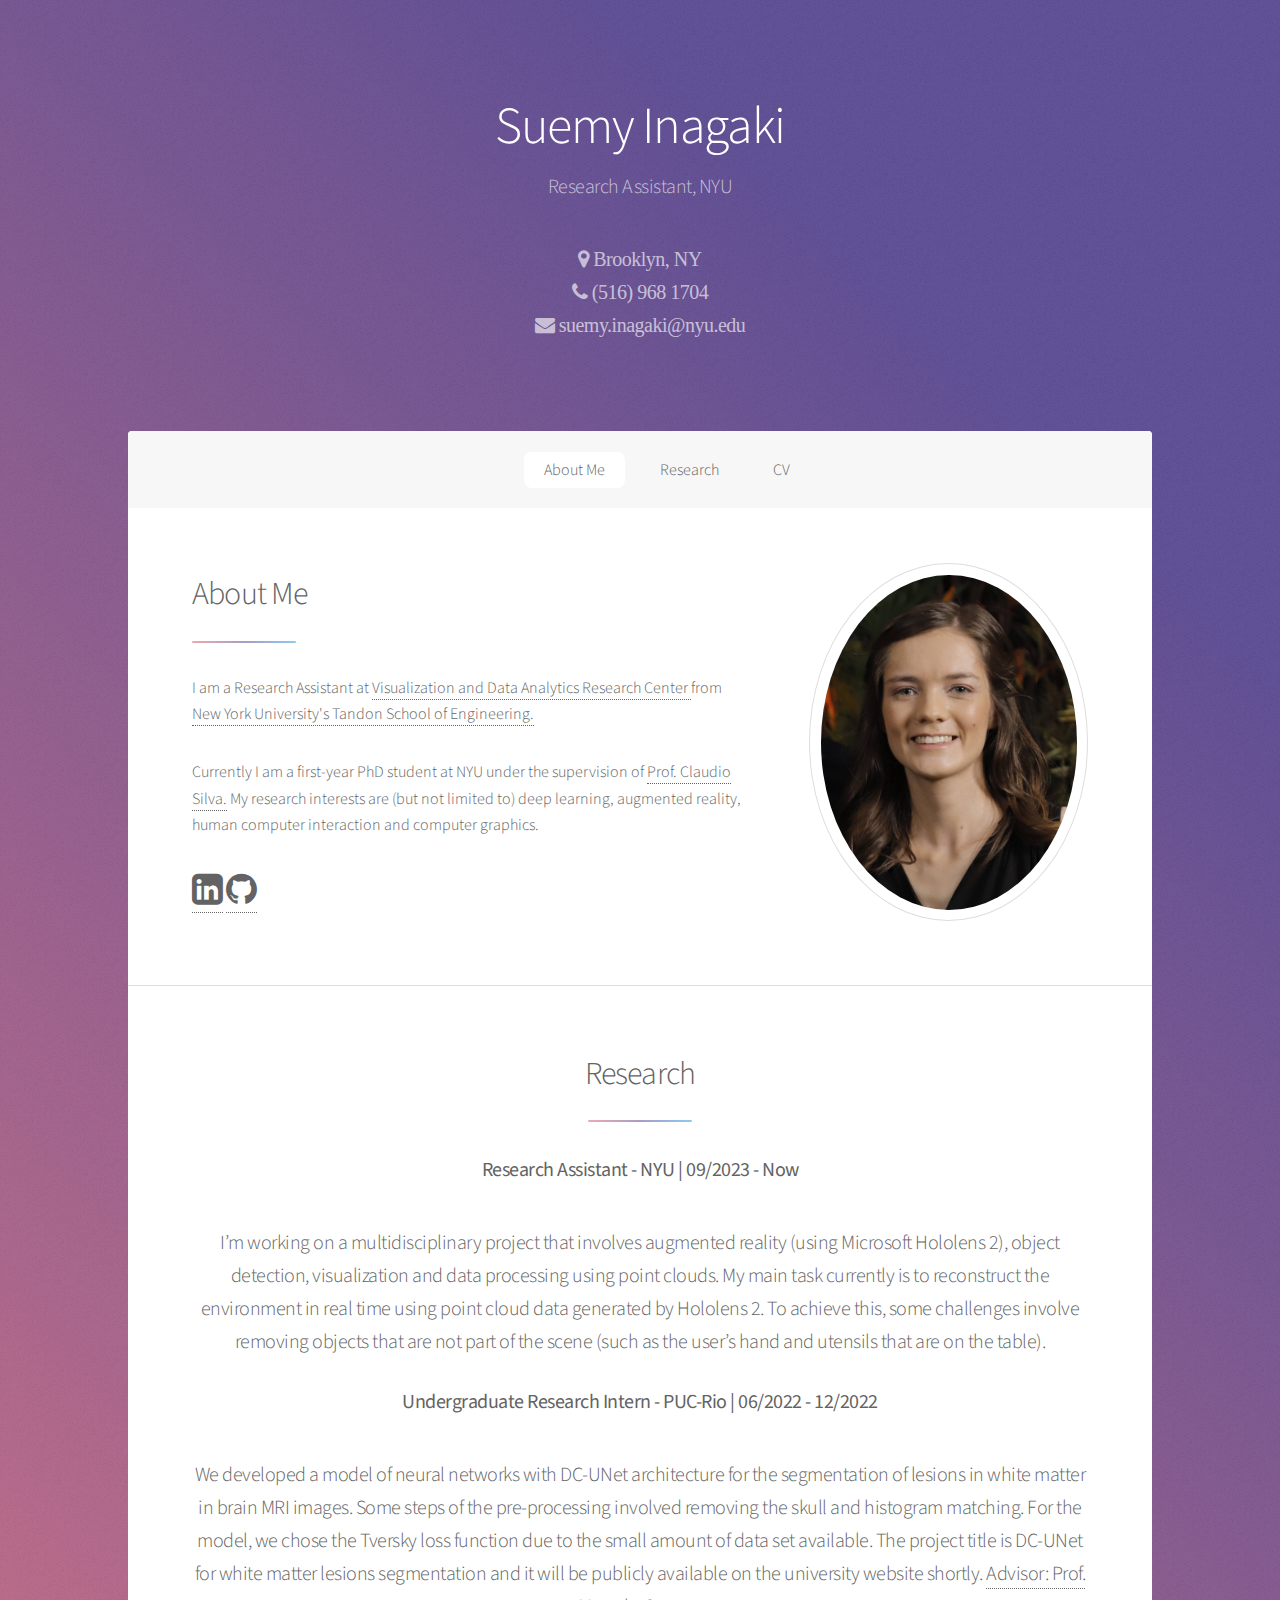
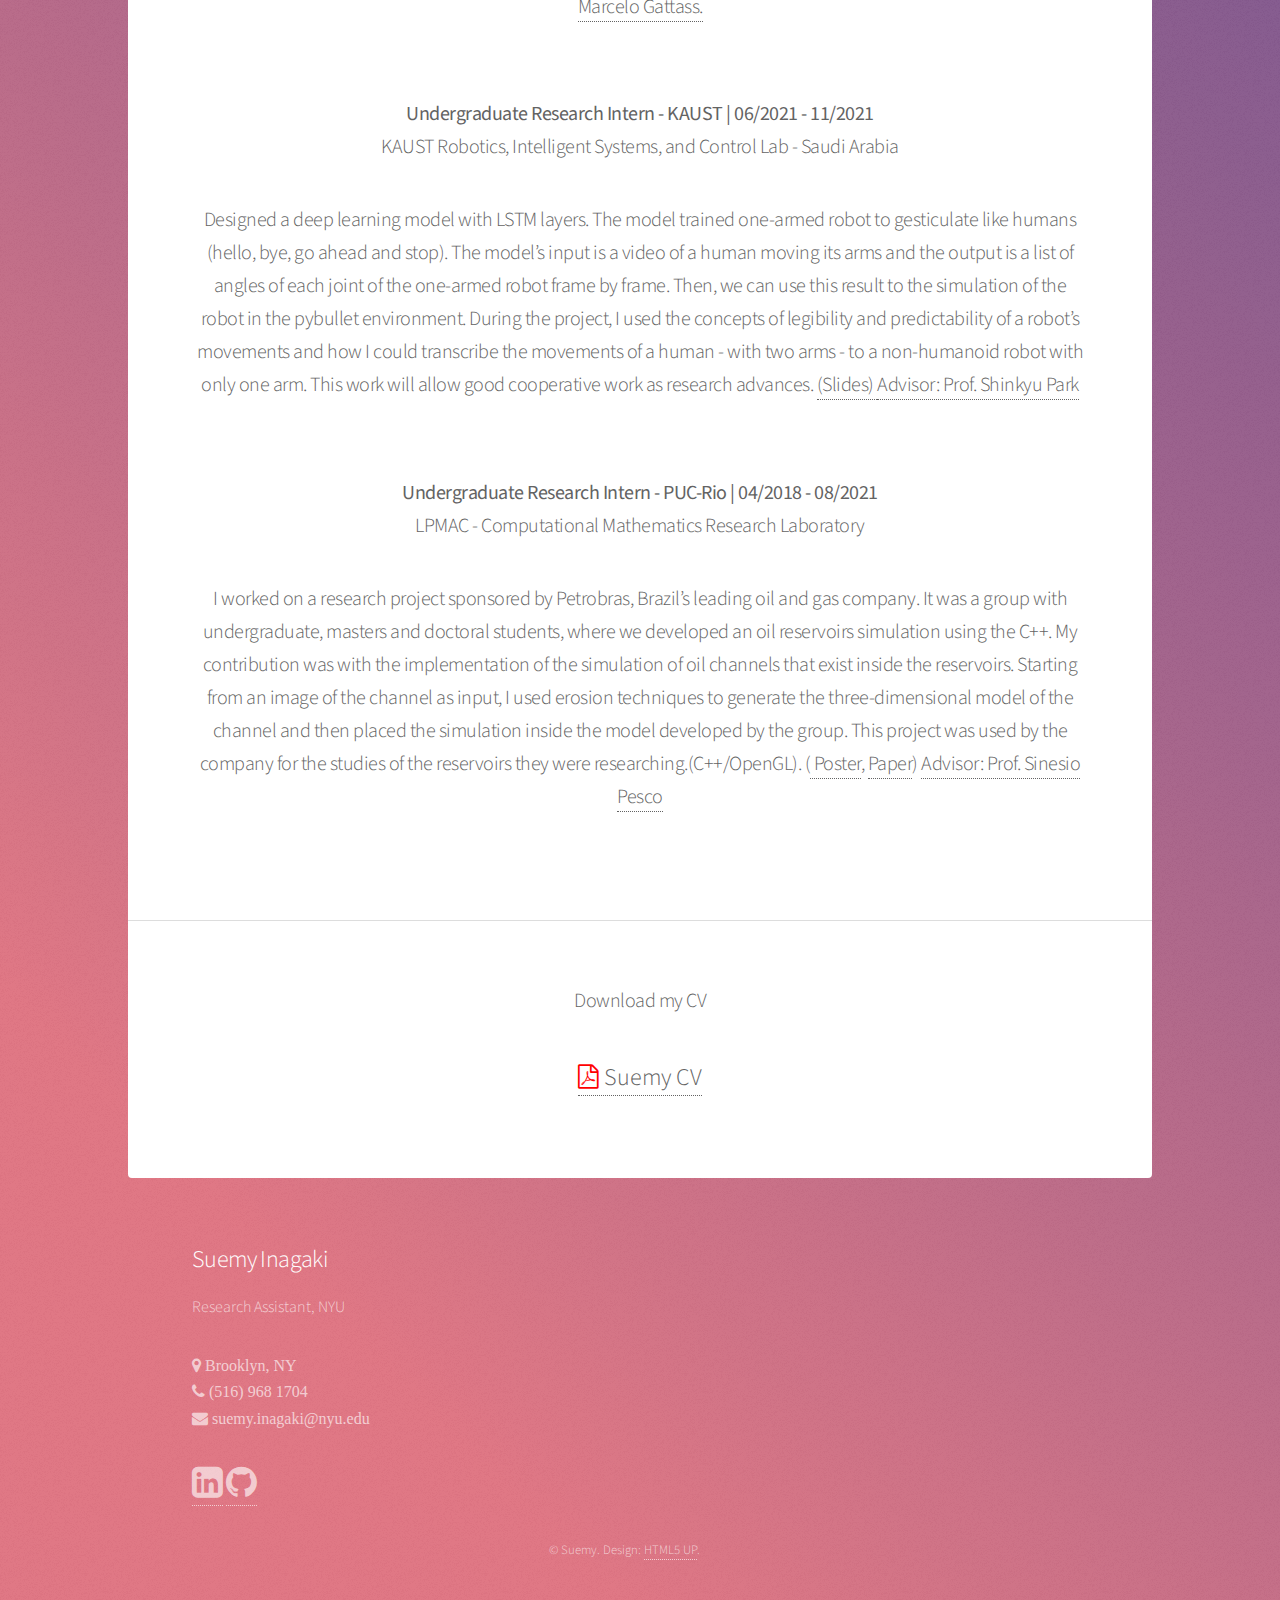
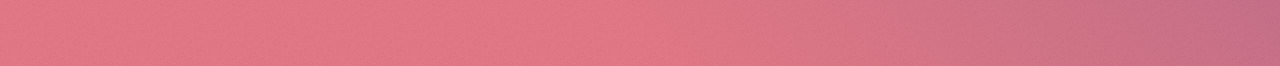
==== index.html @ 436834fa "first commit" ====
<!DOCTYPE HTML>
<!--
	Stellar by HTML5 UP
	html5up.net | @ajlkn
	Free for personal and commercial use under the CCA 3.0 license (html5up.net/license)
-->
<html>
	<head>
		<title>Stellar by HTML5 UP</title>
		<meta charset="utf-8" />
		<meta name="viewport" content="width=device-width, initial-scale=1, user-scalable=no" />
		<link rel="stylesheet" href="assets/css/main.css" />
		<noscript><link rel="stylesheet" href="assets/css/noscript.css" /></noscript>
		<link rel="stylesheet" href="https://cdnjs.cloudflare.com/ajax/libs/font-awesome/4.7.0/css/font-awesome.min.css">
	</head>
	<body class="is-preload">

		<!-- Wrapper -->
			<div id="wrapper">

				<!-- Header -->
					<header id="header" class="alt">
						<h1>Suemy Inagaki</h1>
						<p>Research Assistant, NYU</p>
						<p><i class="fa fa-map-marker"> Brooklyn, NY </i><br/>
							<i class="fa fa-phone"> (516) 968 1704</i><br/>
							<i class="fa fa-envelope"> suemy.inagaki@nyu.edu </i> </p>
					</header>

				<!-- Nav -->
					<nav id="nav">
						<ul>
							<li><a></a></li>
							<li><a href="#intro" class="active">About Me</a></li>
							<li><a href="#research">Research</a></li>
							<!-- <li><a href="#courses">Courses Taken</a></li> -->
							<li><a href="#cv">CV</a></li>
						</ul>
					</nav>

				<!-- Main -->
					<div id="main">

						<!-- Introduction -->
							<section id="intro" class="main">
								<div class="spotlight">
									<div class="content">
										<header class="major">
											<h2>About Me</h2>
										</header>
										<p>I am a Research Assistant at <a target="_blank" href="https://vida.engineering.nyu.edu/">Visualization and Data Analytics Research Center </a> from <a target="_blank" href="https://engineering.nyu.edu/">New York University's Tandon School of Engineering.</a> </p>
										<p>Currently I am a first-year PhD student at NYU under the supervision of <a target="_blank" href="https://engineering.nyu.edu/faculty/claudio-silva">Prof. Claudio Silva.</a> My research interests are (but not limited to) deep learning, augmented reality,
											 human computer interaction and computer graphics.</p>
										<a style="font-size:24px" target="_blank" href="https://www.linkedin.com/in/suemy-inagaki/"><i class="fa fa-linkedin-square" style="font-size:36px"></i></a>
										<a style="font-size:24px" target="_blank" href="https://github.com/SuemyInagaki"><i class="fa fa-github" style="font-size:36px"></i></a>
									</div>
									<span class="image"><img src="images/pic01.jpg" alt="" /></span>
								</div>
							</section>

						

						<!-- Research Section -->
							<section id="research" class="main special">
								<header class="major">
									<h2>Research</h2>
									<ul class="features">
										<li >
											<p><b text-align="left">Research Assistant - NYU | 09/2023 - Now</b> </p>
											<p>I’m working on a multidisciplinary project that involves augmented reality (using Microsoft Hololens 2), object detection,
												visualization and data processing using point clouds. My main task currently is to reconstruct the environment in real time
												using point cloud data generated by Hololens 2. To achieve this, some challenges involve removing objects that are not part
												of the scene (such as the user’s hand and utensils that are on the table).</p>
										</li><br>
										<li>
											<p><b text-align="left">Undergraduate Research Intern - PUC-Rio | 06/2022 - 12/2022</b> </p>
											<p>We developed a model of neural networks with DC-UNet architecture for the segmentation of lesions in white matter in brain
												MRI images. Some steps of the pre-processing involved removing the skull and histogram matching. For the model, we chose
												the Tversky loss function due to the small amount of data set available. The project title is DC-UNet for white matter
												lesions segmentation and it will be publicly available on the university website shortly. <a target="_blank" href="https://scholar.google.com.br/citations?user=zrRqeM8AAAAJ&hl=en">Advisor: Prof. Marcelo Gattass.</a></p>
										</li><br>
										<li>
											<p><b text-align="left">Undergraduate Research Intern - KAUST | 06/2021 - 11/2021</b><br>KAUST Robotics, Intelligent Systems, and Control Lab - Saudi Arabia</p>
											<p>Designed a deep learning model with LSTM layers. The model trained one-armed robot to gesticulate like humans (hello, bye,
												go ahead and stop). The model’s input is a video of a human moving its arms and the output is a list of angles of each joint of
												the one-armed robot frame by frame. Then, we can use this result to the simulation of the robot in the pybullet environment.
												During the project, I used the concepts of legibility and predictability of a robot’s movements and how I could transcribe the
												movements of a human - with two arms - to a non-humanoid robot with only one arm. This work will allow good cooperative
												work as research advances. <a target="_blank" href="https://docs.google.com/presentation/d/1oYdUjSKc9FrnafpbBqPmD8VnuwmYdzmno7XY4Pcag-A/edit#slide=id.gc6f80d1ff_0_0"> (Slides) </a><a target="_blank" href="https://sites.google.com/site/shinkyupark1/home"> Advisor: Prof. Shinkyu Park</a></p>
										</li><br>
										<li>
											<p><b text-align="left">Undergraduate Research Intern - PUC-Rio | 04/2018 - 08/2021</b><br>LPMAC - Computational Mathematics Research Laboratory </p>
											<p>I worked on a research project sponsored by Petrobras, Brazil’s leading oil and gas company. It was a group with undergraduate,
												masters and doctoral students, where we developed an oil reservoirs simulation using the C++. My contribution was with
												the implementation of the simulation of oil channels that exist inside the reservoirs. Starting from an image of the channel
												as input, I used erosion techniques to generate the three-dimensional model of the channel and then placed the simulation
												inside the model developed by the group. This project was used by the company for the studies of the reservoirs they were
												researching.(C++/OpenGL). (<a target="_blank" href="https://drive.google.com/file/d/1TUjmP1NZZ8LNGyfPSThCwK275Np_WoF7/view"> Poster</a>, <a target="_blank" href="https://drive.google.com/file/d/1Qmo3kF5HdNvcg04szYHPCReSb4S7w22Y/view"> Paper</a>) <a target="_blank" href="http://www.mat.puc-rio.br/en/professor/sinesio-pesco"> Advisor: Prof. Sinesio Pesco</a></p>
										</li><br>
									</ul>
									
									<!-- Research Assistant - NYU 09/2023 - Now

 

 
 ()
Link to the presentation

Computer Graphics, Geometry and Modeling Group. (Advisor: Prof. Sinesio Pesco)
 -->
							</section>
						
							<!-- courses Section -->
							<!-- <section id="courses" class="main special">
								<header class="major">
									<h2>Magna veroeros</h2>
								</header>
								<ul class="features">
									<li>
										<span class="icon solid major style1 fa-code"></span>
										<h3>Ipsum consequat</h3>
										<p>Sed lorem amet ipsum dolor et amet nullam consequat a feugiat consequat tempus veroeros sed consequat.</p>
									</li>
									<li>
										<span class="icon major style3 fa-copy"></span>
										<h3>Amed sed feugiat</h3>
										<p>Sed lorem amet ipsum dolor et amet nullam consequat a feugiat consequat tempus veroeros sed consequat.</p>
									</li>
									<li>
										<span class="icon major style5 fa-gem"></span>
										<h3>Dolor nullam</h3>
										<p>Sed lorem amet ipsum dolor et amet nullam consequat a feugiat consequat tempus veroeros sed consequat.</p>
									</li>
								</ul>
								<footer class="major">
									<ul class="actions special">
										<li><a href="generic.html" class="button">Learn More</a></li>
									</ul>
								</footer>
							</section> -->

						<!-- CV Section -->
							<section id="cv" class="main special">
								<header class="major">
									<p>Download my CV</p>
									<a href="./documents/Suemy_CV.pdf" style="font-size:24px" download="suemy_CV"><i class="fa fa-file-pdf-o" style="font-size:24px;color:red"></i> Suemy CV</a>
								</header>
							</section>

					</div>

				<!-- Footer -->
					<footer id="footer">
						<section>
							<h2>Suemy Inagaki</h2>
							<p>Research Assistant, NYU</p>
						<p><i class="fa fa-map-marker"> Brooklyn, NY </i><br/>
							<i class="fa fa-phone"> (516) 968 1704</i><br/>
							<i class="fa fa-envelope"> suemy.inagaki@nyu.edu </i> </p>
							<p></p>
		
							<a style="font-size:24px" target="_blank" href="https://www.linkedin.com/in/suemy-inagaki/"><i class="fa fa-linkedin-square" style="font-size:36px"></i></a>
							<a style="font-size:24px" target="_blank" href="https://github.com/SuemyInagaki"><i class="fa fa-github" style="font-size:36px"></i></a>
								
						</section>
						<p class="copyright">&copy; Suemy. Design: <a href="https://html5up.net">HTML5 UP</a>.</p>
					</footer>

			</div>

		<!-- Scripts -->
			<script src="assets/js/jquery.min.js"></script>
			<script src="assets/js/jquery.scrollex.min.js"></script>
			<script src="assets/js/jquery.scrolly.min.js"></script>
			<script src="assets/js/browser.min.js"></script>
			<script src="assets/js/breakpoints.min.js"></script>
			<script src="assets/js/util.js"></script>
			<script src="assets/js/main.js"></script>

	</body>
</html>
---- assets/css/main.css ----
@import url(fontawesome-all.min.css);
@import 'https://fonts.googleapis.com/css?family=Source+Sans+Pro:300,400';

/*
	Stellar by HTML5 UP
	html5up.net | @ajlkn
	Free for personal and commercial use under the CCA 3.0 license (html5up.net/license)
*/

html, body, div, span, applet, object,
iframe, h1, h2, h3, h4, h5, h6, p, blockquote,
pre, a, abbr, acronym, address, big, cite,
code, del, dfn, em, img, ins, kbd, q, s, samp,
small, strike, strong, sub, sup, tt, var, b,
u, i, center, dl, dt, dd, ol, ul, li, fieldset,
form, label, legend, table, caption, tbody,
tfoot, thead, tr, th, td, article, aside,
canvas, details, embed, figure, figcaption,
footer, header, hgroup, menu, nav, output, ruby,
section, summary, time, mark, audio, video {
	margin: 0;
	padding: 0;
	border: 0;
	font-size: 100%;
	font: inherit;
	vertical-align: baseline;}

article, aside, details, figcaption, figure,
footer, header, hgroup, menu, nav, section {
	display: block;}

body {
	line-height: 1;
}

ol, ul {
	list-style: none;
}

blockquote, q {
	quotes: none;
}

	blockquote:before, blockquote:after, q:before, q:after {
		content: '';
		content: none;
	}

table {
	border-collapse: collapse;
	border-spacing: 0;
}

body {
	-webkit-text-size-adjust: none;
}

mark {
	background-color: transparent;
	color: inherit;
}

input::-moz-focus-inner {
	border: 0;
	padding: 0;
}

input, select, textarea {
	-moz-appearance: none;
	-webkit-appearance: none;
	-ms-appearance: none;
	appearance: none;
}

/* Basic */

	@-ms-viewport {
		width: device-width;
	}

	body {
		-ms-overflow-style: scrollbar;
	}

	@media screen and (max-width: 480px) {

		html, body {
			min-width: 320px;
		}

	}

	html {
		box-sizing: border-box;
	}

	*, *:before, *:after {
		box-sizing: inherit;
	}

	body {
		background-color: #935d8c;
		background-image: url("images/overlay.png"), -moz-linear-gradient(45deg, #e37682 15%, #5f4d93 85%);
		background-image: url("images/overlay.png"), -webkit-linear-gradient(45deg, #e37682 15%, #5f4d93 85%);
		background-image: url("images/overlay.png"), -ms-linear-gradient(45deg, #e37682 15%, #5f4d93 85%);
		background-image: url("images/overlay.png"), linear-gradient(45deg, #e37682 15%, #5f4d93 85%);
	}

		body.is-preload *, body.is-preload *:before, body.is-preload *:after {
			-moz-animation: none !important;
			-webkit-animation: none !important;
			-ms-animation: none !important;
			animation: none !important;
			-moz-transition: none !important;
			-webkit-transition: none !important;
			-ms-transition: none !important;
			transition: none !important;
		}

/* Type */

	body {
		background-color: #935d8c;
		color: rgba(255, 255, 255, 0.65);
	}

	body, input, select, textarea {
		font-family: "Source Sans Pro", Helvetica, sans-serif;
		font-size: 17pt;
		font-weight: 300;
		line-height: 1.65;
	}

		@media screen and (max-width: 1680px) {

			body, input, select, textarea {
				font-size: 14pt;
			}

		}

		@media screen and (max-width: 1280px) {

			body, input, select, textarea {
				font-size: 12pt;
			}

		}

		@media screen and (max-width: 360px) {

			body, input, select, textarea {
				font-size: 11pt;
			}

		}

	a {
		-moz-transition: color 0.2s ease, border-bottom 0.2s ease;
		-webkit-transition: color 0.2s ease, border-bottom 0.2s ease;
		-ms-transition: color 0.2s ease, border-bottom 0.2s ease;
		transition: color 0.2s ease, border-bottom 0.2s ease;
		text-decoration: none;
		border-bottom: dotted 1px;
		color: inherit;
	}

		a:hover {
			border-bottom-color: transparent;
		}

	strong, b {
		font-weight: 400;
	}

	em, i {
		font-style: italic;
	}

	p {
		margin: 0 0 2em 0;
	}

		p.content {
			-moz-columns: 20em 2;
			-webkit-columns: 20em 2;
			-ms-columns: 20em 2;
			columns: 20em 2;
			-moz-column-gap: 2em;
			-webkit-column-gap: 2em;
			-ms-column-gap: 2em;
			column-gap: 2em;
			text-align: justify;
		}

	h1, h2, h3, h4, h5, h6 {
		font-weight: 300;
		line-height: 1.5;
		margin: 0 0 0.7em 0;
		letter-spacing: -0.025em;
	}

		h1 a, h2 a, h3 a, h4 a, h5 a, h6 a {
			color: inherit;
			text-decoration: none;
		}

	h1 {
		font-size: 2.5em;
		line-height: 1.2;
	}

	h2 {
		font-size: 1.5em;
	}

	h3 {
		font-size: 1.25em;
	}

	h4 {
		font-size: 1.1em;
	}

	h5 {
		font-size: 0.9em;
	}

	h6 {
		font-size: 0.7em;
	}

	@media screen and (max-width: 736px) {

		h1 {
			font-size: 2em;
		}

	}

	sub {
		font-size: 0.8em;
		position: relative;
		top: 0.5em;
	}

	sup {
		font-size: 0.8em;
		position: relative;
		top: -0.5em;
	}

	blockquote {
		border-left: solid 4px;
		font-style: italic;
		margin: 0 0 2em 0;
		padding: 0.5em 0 0.5em 2em;
	}

	code {
		border-radius: 8px;
		border: solid 1px;
		font-family: "Courier New", monospace;
		font-size: 0.9em;
		margin: 0 0.25em;
		padding: 0.25em 0.65em;
	}

	pre {
		-webkit-overflow-scrolling: touch;
		font-family: "Courier New", monospace;
		font-size: 0.9em;
		margin: 0 0 2em 0;
	}

		pre code {
			display: block;
			line-height: 1.75;
			padding: 1em 1.5em;
			overflow-x: auto;
		}

	hr {
		border: 0;
		border-bottom: solid 1px;
		margin: 2em 0;
	}

		hr.major {
			margin: 3em 0;
		}

	.align-left {
		text-align: left;
	}

	.align-center {
		text-align: center;
	}

	.align-right {
		text-align: right;
	}

	input, select, textarea {
		color: #ffffff;
	}

	a:hover {
		color: #ffffff;
	}

	strong, b {
		color: #ffffff;
	}

	h1, h2, h3, h4, h5, h6 {
		color: #ffffff;
	}

	blockquote {
		border-left-color: rgba(255, 255, 255, 0.35);
	}

	code {
		background: rgba(255, 255, 255, 0.075);
		border-color: rgba(255, 255, 255, 0.35);
	}

	hr {
		border-bottom-color: rgba(255, 255, 255, 0.35);
	}

/* Row */

	.row {
		display: flex;
		flex-wrap: wrap;
		box-sizing: border-box;
		align-items: stretch;
	}

		.row > * {
			box-sizing: border-box;
		}

		.row.gtr-uniform > * > :last-child {
			margin-bottom: 0;
		}

		.row.aln-left {
			justify-content: flex-start;
		}

		.row.aln-center {
			justify-content: center;
		}

		.row.aln-right {
			justify-content: flex-end;
		}

		.row.aln-top {
			align-items: flex-start;
		}

		.row.aln-middle {
			align-items: center;
		}

		.row.aln-bottom {
			align-items: flex-end;
		}

		.row > .imp {
			order: -1;
		}

		.row > .col-1 {
			width: 8.33333%;
		}

		.row > .off-1 {
			margin-left: 8.33333%;
		}

		.row > .col-2 {
			width: 16.66667%;
		}

		.row > .off-2 {
			margin-left: 16.66667%;
		}

		.row > .col-3 {
			width: 25%;
		}

		.row > .off-3 {
			margin-left: 25%;
		}

		.row > .col-4 {
			width: 33.33333%;
		}

		.row > .off-4 {
			margin-left: 33.33333%;
		}

		.row > .col-5 {
			width: 41.66667%;
		}

		.row > .off-5 {
			margin-left: 41.66667%;
		}

		.row > .col-6 {
			width: 50%;
		}

		.row > .off-6 {
			margin-left: 50%;
		}

		.row > .col-7 {
			width: 58.33333%;
		}

		.row > .off-7 {
			margin-left: 58.33333%;
		}

		.row > .col-8 {
			width: 66.66667%;
		}

		.row > .off-8 {
			margin-left: 66.66667%;
		}

		.row > .col-9 {
			width: 75%;
		}

		.row > .off-9 {
			margin-left: 75%;
		}

		.row > .col-10 {
			width: 83.33333%;
		}

		.row > .off-10 {
			margin-left: 83.33333%;
		}

		.row > .col-11 {
			width: 91.66667%;
		}

		.row > .off-11 {
			margin-left: 91.66667%;
		}

		.row > .col-12 {
			width: 100%;
		}

		.row > .off-12 {
			margin-left: 100%;
		}

		.row.gtr-0 {
			margin-top: 0;
			margin-left: 0em;
		}

			.row.gtr-0 > * {
				padding: 0 0 0 0em;
			}

			.row.gtr-0.gtr-uniform {
				margin-top: 0em;
			}

				.row.gtr-0.gtr-uniform > * {
					padding-top: 0em;
				}

		.row.gtr-25 {
			margin-top: 0;
			margin-left: -0.375em;
		}

			.row.gtr-25 > * {
				padding: 0 0 0 0.375em;
			}

			.row.gtr-25.gtr-uniform {
				margin-top: -0.375em;
			}

				.row.gtr-25.gtr-uniform > * {
					padding-top: 0.375em;
				}

		.row.gtr-50 {
			margin-top: 0;
			margin-left: -0.75em;
		}

			.row.gtr-50 > * {
				padding: 0 0 0 0.75em;
			}

			.row.gtr-50.gtr-uniform {
				margin-top: -0.75em;
			}

				.row.gtr-50.gtr-uniform > * {
					padding-top: 0.75em;
				}

		.row {
			margin-top: 0;
			margin-left: -1.5em;
		}

			.row > * {
				padding: 0 0 0 1.5em;
			}

			.row.gtr-uniform {
				margin-top: -1.5em;
			}

				.row.gtr-uniform > * {
					padding-top: 1.5em;
				}

		.row.gtr-150 {
			margin-top: 0;
			margin-left: -2.25em;
		}

			.row.gtr-150 > * {
				padding: 0 0 0 2.25em;
			}

			.row.gtr-150.gtr-uniform {
				margin-top: -2.25em;
			}

				.row.gtr-150.gtr-uniform > * {
					padding-top: 2.25em;
				}

		.row.gtr-200 {
			margin-top: 0;
			margin-left: -3em;
		}

			.row.gtr-200 > * {
				padding: 0 0 0 3em;
			}

			.row.gtr-200.gtr-uniform {
				margin-top: -3em;
			}

				.row.gtr-200.gtr-uniform > * {
					padding-top: 3em;
				}

		@media screen and (max-width: 1680px) {

			.row {
				display: flex;
				flex-wrap: wrap;
				box-sizing: border-box;
				align-items: stretch;
			}

				.row > * {
					box-sizing: border-box;
				}

				.row.gtr-uniform > * > :last-child {
					margin-bottom: 0;
				}

				.row.aln-left {
					justify-content: flex-start;
				}

				.row.aln-center {
					justify-content: center;
				}

				.row.aln-right {
					justify-content: flex-end;
				}

				.row.aln-top {
					align-items: flex-start;
				}

				.row.aln-middle {
					align-items: center;
				}

				.row.aln-bottom {
					align-items: flex-end;
				}

				.row > .imp-xlarge {
					order: -1;
				}

				.row > .col-1-xlarge {
					width: 8.33333%;
				}

				.row > .off-1-xlarge {
					margin-left: 8.33333%;
				}

				.row > .col-2-xlarge {
					width: 16.66667%;
				}

				.row > .off-2-xlarge {
					margin-left: 16.66667%;
				}

				.row > .col-3-xlarge {
					width: 25%;
				}

				.row > .off-3-xlarge {
					margin-left: 25%;
				}

				.row > .col-4-xlarge {
					width: 33.33333%;
				}

				.row > .off-4-xlarge {
					margin-left: 33.33333%;
				}

				.row > .col-5-xlarge {
					width: 41.66667%;
				}

				.row > .off-5-xlarge {
					margin-left: 41.66667%;
				}

				.row > .col-6-xlarge {
					width: 50%;
				}

				.row > .off-6-xlarge {
					margin-left: 50%;
				}

				.row > .col-7-xlarge {
					width: 58.33333%;
				}

				.row > .off-7-xlarge {
					margin-left: 58.33333%;
				}

				.row > .col-8-xlarge {
					width: 66.66667%;
				}

				.row > .off-8-xlarge {
					margin-left: 66.66667%;
				}

				.row > .col-9-xlarge {
					width: 75%;
				}

				.row > .off-9-xlarge {
					margin-left: 75%;
				}

				.row > .col-10-xlarge {
					width: 83.33333%;
				}

				.row > .off-10-xlarge {
					margin-left: 83.33333%;
				}

				.row > .col-11-xlarge {
					width: 91.66667%;
				}

				.row > .off-11-xlarge {
					margin-left: 91.66667%;
				}

				.row > .col-12-xlarge {
					width: 100%;
				}

				.row > .off-12-xlarge {
					margin-left: 100%;
				}

				.row.gtr-0 {
					margin-top: 0;
					margin-left: 0em;
				}

					.row.gtr-0 > * {
						padding: 0 0 0 0em;
					}

					.row.gtr-0.gtr-uniform {
						margin-top: 0em;
					}

						.row.gtr-0.gtr-uniform > * {
							padding-top: 0em;
						}

				.row.gtr-25 {
					margin-top: 0;
					margin-left: -0.375em;
				}

					.row.gtr-25 > * {
						padding: 0 0 0 0.375em;
					}

					.row.gtr-25.gtr-uniform {
						margin-top: -0.375em;
					}

						.row.gtr-25.gtr-uniform > * {
							padding-top: 0.375em;
						}

				.row.gtr-50 {
					margin-top: 0;
					margin-left: -0.75em;
				}

					.row.gtr-50 > * {
						padding: 0 0 0 0.75em;
					}

					.row.gtr-50.gtr-uniform {
						margin-top: -0.75em;
					}

						.row.gtr-50.gtr-uniform > * {
							padding-top: 0.75em;
						}

				.row {
					margin-top: 0;
					margin-left: -1.5em;
				}

					.row > * {
						padding: 0 0 0 1.5em;
					}

					.row.gtr-uniform {
						margin-top: -1.5em;
					}

						.row.gtr-uniform > * {
							padding-top: 1.5em;
						}

				.row.gtr-150 {
					margin-top: 0;
					margin-left: -2.25em;
				}

					.row.gtr-150 > * {
						padding: 0 0 0 2.25em;
					}

					.row.gtr-150.gtr-uniform {
						margin-top: -2.25em;
					}

						.row.gtr-150.gtr-uniform > * {
							padding-top: 2.25em;
						}

				.row.gtr-200 {
					margin-top: 0;
					margin-left: -3em;
				}

					.row.gtr-200 > * {
						padding: 0 0 0 3em;
					}

					.row.gtr-200.gtr-uniform {
						margin-top: -3em;
					}

						.row.gtr-200.gtr-uniform > * {
							padding-top: 3em;
						}

		}

		@media screen and (max-width: 1280px) {

			.row {
				display: flex;
				flex-wrap: wrap;
				box-sizing: border-box;
				align-items: stretch;
			}

				.row > * {
					box-sizing: border-box;
				}

				.row.gtr-uniform > * > :last-child {
					margin-bottom: 0;
				}

				.row.aln-left {
					justify-content: flex-start;
				}

				.row.aln-center {
					justify-content: center;
				}

				.row.aln-right {
					justify-content: flex-end;
				}

				.row.aln-top {
					align-items: flex-start;
				}

				.row.aln-middle {
					align-items: center;
				}

				.row.aln-bottom {
					align-items: flex-end;
				}

				.row > .imp-large {
					order: -1;
				}

				.row > .col-1-large {
					width: 8.33333%;
				}

				.row > .off-1-large {
					margin-left: 8.33333%;
				}

				.row > .col-2-large {
					width: 16.66667%;
				}

				.row > .off-2-large {
					margin-left: 16.66667%;
				}

				.row > .col-3-large {
					width: 25%;
				}

				.row > .off-3-large {
					margin-left: 25%;
				}

				.row > .col-4-large {
					width: 33.33333%;
				}

				.row > .off-4-large {
					margin-left: 33.33333%;
				}

				.row > .col-5-large {
					width: 41.66667%;
				}

				.row > .off-5-large {
					margin-left: 41.66667%;
				}

				.row > .col-6-large {
					width: 50%;
				}

				.row > .off-6-large {
					margin-left: 50%;
				}

				.row > .col-7-large {
					width: 58.33333%;
				}

				.row > .off-7-large {
					margin-left: 58.33333%;
				}

				.row > .col-8-large {
					width: 66.66667%;
				}

				.row > .off-8-large {
					margin-left: 66.66667%;
				}

				.row > .col-9-large {
					width: 75%;
				}

				.row > .off-9-large {
					margin-left: 75%;
				}

				.row > .col-10-large {
					width: 83.33333%;
				}

				.row > .off-10-large {
					margin-left: 83.33333%;
				}

				.row > .col-11-large {
					width: 91.66667%;
				}

				.row > .off-11-large {
					margin-left: 91.66667%;
				}

				.row > .col-12-large {
					width: 100%;
				}

				.row > .off-12-large {
					margin-left: 100%;
				}

				.row.gtr-0 {
					margin-top: 0;
					margin-left: 0em;
				}

					.row.gtr-0 > * {
						padding: 0 0 0 0em;
					}

					.row.gtr-0.gtr-uniform {
						margin-top: 0em;
					}

						.row.gtr-0.gtr-uniform > * {
							padding-top: 0em;
						}

				.row.gtr-25 {
					margin-top: 0;
					margin-left: -0.375em;
				}

					.row.gtr-25 > * {
						padding: 0 0 0 0.375em;
					}

					.row.gtr-25.gtr-uniform {
						margin-top: -0.375em;
					}

						.row.gtr-25.gtr-uniform > * {
							padding-top: 0.375em;
						}

				.row.gtr-50 {
					margin-top: 0;
					margin-left: -0.75em;
				}

					.row.gtr-50 > * {
						padding: 0 0 0 0.75em;
					}

					.row.gtr-50.gtr-uniform {
						margin-top: -0.75em;
					}

						.row.gtr-50.gtr-uniform > * {
							padding-top: 0.75em;
						}

				.row {
					margin-top: 0;
					margin-left: -1.5em;
				}

					.row > * {
						padding: 0 0 0 1.5em;
					}

					.row.gtr-uniform {
						margin-top: -1.5em;
					}

						.row.gtr-uniform > * {
							padding-top: 1.5em;
						}

				.row.gtr-150 {
					margin-top: 0;
					margin-left: -2.25em;
				}

					.row.gtr-150 > * {
						padding: 0 0 0 2.25em;
					}

					.row.gtr-150.gtr-uniform {
						margin-top: -2.25em;
					}

						.row.gtr-150.gtr-uniform > * {
							padding-top: 2.25em;
						}

				.row.gtr-200 {
					margin-top: 0;
					margin-left: -3em;
				}

					.row.gtr-200 > * {
						padding: 0 0 0 3em;
					}

					.row.gtr-200.gtr-uniform {
						margin-top: -3em;
					}

						.row.gtr-200.gtr-uniform > * {
							padding-top: 3em;
						}

		}

		@media screen and (max-width: 980px) {

			.row {
				display: flex;
				flex-wrap: wrap;
				box-sizing: border-box;
				align-items: stretch;
			}

				.row > * {
					box-sizing: border-box;
				}

				.row.gtr-uniform > * > :last-child {
					margin-bottom: 0;
				}

				.row.aln-left {
					justify-content: flex-start;
				}

				.row.aln-center {
					justify-content: center;
				}

				.row.aln-right {
					justify-content: flex-end;
				}

				.row.aln-top {
					align-items: flex-start;
				}

				.row.aln-middle {
					align-items: center;
				}

				.row.aln-bottom {
					align-items: flex-end;
				}

				.row > .imp-medium {
					order: -1;
				}

				.row > .col-1-medium {
					width: 8.33333%;
				}

				.row > .off-1-medium {
					margin-left: 8.33333%;
				}

				.row > .col-2-medium {
					width: 16.66667%;
				}

				.row > .off-2-medium {
					margin-left: 16.66667%;
				}

				.row > .col-3-medium {
					width: 25%;
				}

				.row > .off-3-medium {
					margin-left: 25%;
				}

				.row > .col-4-medium {
					width: 33.33333%;
				}

				.row > .off-4-medium {
					margin-left: 33.33333%;
				}

				.row > .col-5-medium {
					width: 41.66667%;
				}

				.row > .off-5-medium {
					margin-left: 41.66667%;
				}

				.row > .col-6-medium {
					width: 50%;
				}

				.row > .off-6-medium {
					margin-left: 50%;
				}

				.row > .col-7-medium {
					width: 58.33333%;
				}

				.row > .off-7-medium {
					margin-left: 58.33333%;
				}

				.row > .col-8-medium {
					width: 66.66667%;
				}

				.row > .off-8-medium {
					margin-left: 66.66667%;
				}

				.row > .col-9-medium {
					width: 75%;
				}

				.row > .off-9-medium {
					margin-left: 75%;
				}

				.row > .col-10-medium {
					width: 83.33333%;
				}

				.row > .off-10-medium {
					margin-left: 83.33333%;
				}

				.row > .col-11-medium {
					width: 91.66667%;
				}

				.row > .off-11-medium {
					margin-left: 91.66667%;
				}

				.row > .col-12-medium {
					width: 100%;
				}

				.row > .off-12-medium {
					margin-left: 100%;
				}

				.row.gtr-0 {
					margin-top: 0;
					margin-left: 0em;
				}

					.row.gtr-0 > * {
						padding: 0 0 0 0em;
					}

					.row.gtr-0.gtr-uniform {
						margin-top: 0em;
					}

						.row.gtr-0.gtr-uniform > * {
							padding-top: 0em;
						}

				.row.gtr-25 {
					margin-top: 0;
					margin-left: -0.375em;
				}

					.row.gtr-25 > * {
						padding: 0 0 0 0.375em;
					}

					.row.gtr-25.gtr-uniform {
						margin-top: -0.375em;
					}

						.row.gtr-25.gtr-uniform > * {
							padding-top: 0.375em;
						}

				.row.gtr-50 {
					margin-top: 0;
					margin-left: -0.75em;
				}

					.row.gtr-50 > * {
						padding: 0 0 0 0.75em;
					}

					.row.gtr-50.gtr-uniform {
						margin-top: -0.75em;
					}

						.row.gtr-50.gtr-uniform > * {
							padding-top: 0.75em;
						}

				.row {
					margin-top: 0;
					margin-left: -1.5em;
				}

					.row > * {
						padding: 0 0 0 1.5em;
					}

					.row.gtr-uniform {
						margin-top: -1.5em;
					}

						.row.gtr-uniform > * {
							padding-top: 1.5em;
						}

				.row.gtr-150 {
					margin-top: 0;
					margin-left: -2.25em;
				}

					.row.gtr-150 > * {
						padding: 0 0 0 2.25em;
					}

					.row.gtr-150.gtr-uniform {
						margin-top: -2.25em;
					}

						.row.gtr-150.gtr-uniform > * {
							padding-top: 2.25em;
						}

				.row.gtr-200 {
					margin-top: 0;
					margin-left: -3em;
				}

					.row.gtr-200 > * {
						padding: 0 0 0 3em;
					}

					.row.gtr-200.gtr-uniform {
						margin-top: -3em;
					}

						.row.gtr-200.gtr-uniform > * {
							padding-top: 3em;
						}

		}

		@media screen and (max-width: 736px) {

			.row {
				display: flex;
				flex-wrap: wrap;
				box-sizing: border-box;
				align-items: stretch;
			}

				.row > * {
					box-sizing: border-box;
				}

				.row.gtr-uniform > * > :last-child {
					margin-bottom: 0;
				}

				.row.aln-left {
					justify-content: flex-start;
				}

				.row.aln-center {
					justify-content: center;
				}

				.row.aln-right {
					justify-content: flex-end;
				}

				.row.aln-top {
					align-items: flex-start;
				}

				.row.aln-middle {
					align-items: center;
				}

				.row.aln-bottom {
					align-items: flex-end;
				}

				.row > .imp-small {
					order: -1;
				}

				.row > .col-1-small {
					width: 8.33333%;
				}

				.row > .off-1-small {
					margin-left: 8.33333%;
				}

				.row > .col-2-small {
					width: 16.66667%;
				}

				.row > .off-2-small {
					margin-left: 16.66667%;
				}

				.row > .col-3-small {
					width: 25%;
				}

				.row > .off-3-small {
					margin-left: 25%;
				}

				.row > .col-4-small {
					width: 33.33333%;
				}

				.row > .off-4-small {
					margin-left: 33.33333%;
				}

				.row > .col-5-small {
					width: 41.66667%;
				}

				.row > .off-5-small {
					margin-left: 41.66667%;
				}

				.row > .col-6-small {
					width: 50%;
				}

				.row > .off-6-small {
					margin-left: 50%;
				}

				.row > .col-7-small {
					width: 58.33333%;
				}

				.row > .off-7-small {
					margin-left: 58.33333%;
				}

				.row > .col-8-small {
					width: 66.66667%;
				}

				.row > .off-8-small {
					margin-left: 66.66667%;
				}

				.row > .col-9-small {
					width: 75%;
				}

				.row > .off-9-small {
					margin-left: 75%;
				}

				.row > .col-10-small {
					width: 83.33333%;
				}

				.row > .off-10-small {
					margin-left: 83.33333%;
				}

				.row > .col-11-small {
					width: 91.66667%;
				}

				.row > .off-11-small {
					margin-left: 91.66667%;
				}

				.row > .col-12-small {
					width: 100%;
				}

				.row > .off-12-small {
					margin-left: 100%;
				}

				.row.gtr-0 {
					margin-top: 0;
					margin-left: 0em;
				}

					.row.gtr-0 > * {
						padding: 0 0 0 0em;
					}

					.row.gtr-0.gtr-uniform {
						margin-top: 0em;
					}

						.row.gtr-0.gtr-uniform > * {
							padding-top: 0em;
						}

				.row.gtr-25 {
					margin-top: 0;
					margin-left: -0.25em;
				}

					.row.gtr-25 > * {
						padding: 0 0 0 0.25em;
					}

					.row.gtr-25.gtr-uniform {
						margin-top: -0.25em;
					}

						.row.gtr-25.gtr-uniform > * {
							padding-top: 0.25em;
						}

				.row.gtr-50 {
					margin-top: 0;
					margin-left: -0.5em;
				}

					.row.gtr-50 > * {
						padding: 0 0 0 0.5em;
					}

					.row.gtr-50.gtr-uniform {
						margin-top: -0.5em;
					}

						.row.gtr-50.gtr-uniform > * {
							padding-top: 0.5em;
						}

				.row {
					margin-top: 0;
					margin-left: -1em;
				}

					.row > * {
						padding: 0 0 0 1em;
					}

					.row.gtr-uniform {
						margin-top: -1em;
					}

						.row.gtr-uniform > * {
							padding-top: 1em;
						}

				.row.gtr-150 {
					margin-top: 0;
					margin-left: -1.5em;
				}

					.row.gtr-150 > * {
						padding: 0 0 0 1.5em;
					}

					.row.gtr-150.gtr-uniform {
						margin-top: -1.5em;
					}

						.row.gtr-150.gtr-uniform > * {
							padding-top: 1.5em;
						}

				.row.gtr-200 {
					margin-top: 0;
					margin-left: -2em;
				}

					.row.gtr-200 > * {
						padding: 0 0 0 2em;
					}

					.row.gtr-200.gtr-uniform {
						margin-top: -2em;
					}

						.row.gtr-200.gtr-uniform > * {
							padding-top: 2em;
						}

		}

		@media screen and (max-width: 480px) {

			.row {
				display: flex;
				flex-wrap: wrap;
				box-sizing: border-box;
				align-items: stretch;
			}

				.row > * {
					box-sizing: border-box;
				}

				.row.gtr-uniform > * > :last-child {
					margin-bottom: 0;
				}

				.row.aln-left {
					justify-content: flex-start;
				}

				.row.aln-center {
					justify-content: center;
				}

				.row.aln-right {
					justify-content: flex-end;
				}

				.row.aln-top {
					align-items: flex-start;
				}

				.row.aln-middle {
					align-items: center;
				}

				.row.aln-bottom {
					align-items: flex-end;
				}

				.row > .imp-xsmall {
					order: -1;
				}

				.row > .col-1-xsmall {
					width: 8.33333%;
				}

				.row > .off-1-xsmall {
					margin-left: 8.33333%;
				}

				.row > .col-2-xsmall {
					width: 16.66667%;
				}

				.row > .off-2-xsmall {
					margin-left: 16.66667%;
				}

				.row > .col-3-xsmall {
					width: 25%;
				}

				.row > .off-3-xsmall {
					margin-left: 25%;
				}

				.row > .col-4-xsmall {
					width: 33.33333%;
				}

				.row > .off-4-xsmall {
					margin-left: 33.33333%;
				}

				.row > .col-5-xsmall {
					width: 41.66667%;
				}

				.row > .off-5-xsmall {
					margin-left: 41.66667%;
				}

				.row > .col-6-xsmall {
					width: 50%;
				}

				.row > .off-6-xsmall {
					margin-left: 50%;
				}

				.row > .col-7-xsmall {
					width: 58.33333%;
				}

				.row > .off-7-xsmall {
					margin-left: 58.33333%;
				}

				.row > .col-8-xsmall {
					width: 66.66667%;
				}

				.row > .off-8-xsmall {
					margin-left: 66.66667%;
				}

				.row > .col-9-xsmall {
					width: 75%;
				}

				.row > .off-9-xsmall {
					margin-left: 75%;
				}

				.row > .col-10-xsmall {
					width: 83.33333%;
				}

				.row > .off-10-xsmall {
					margin-left: 83.33333%;
				}

				.row > .col-11-xsmall {
					width: 91.66667%;
				}

				.row > .off-11-xsmall {
					margin-left: 91.66667%;
				}

				.row > .col-12-xsmall {
					width: 100%;
				}

				.row > .off-12-xsmall {
					margin-left: 100%;
				}

				.row.gtr-0 {
					margin-top: 0;
					margin-left: 0em;
				}

					.row.gtr-0 > * {
						padding: 0 0 0 0em;
					}

					.row.gtr-0.gtr-uniform {
						margin-top: 0em;
					}

						.row.gtr-0.gtr-uniform > * {
							padding-top: 0em;
						}

				.row.gtr-25 {
					margin-top: 0;
					margin-left: -0.3125em;
				}

					.row.gtr-25 > * {
						padding: 0 0 0 0.3125em;
					}

					.row.gtr-25.gtr-uniform {
						margin-top: -0.3125em;
					}

						.row.gtr-25.gtr-uniform > * {
							padding-top: 0.3125em;
						}

				.row.gtr-50 {
					margin-top: 0;
					margin-left: -0.625em;
				}

					.row.gtr-50 > * {
						padding: 0 0 0 0.625em;
					}

					.row.gtr-50.gtr-uniform {
						margin-top: -0.625em;
					}

						.row.gtr-50.gtr-uniform > * {
							padding-top: 0.625em;
						}

				.row {
					margin-top: 0;
					margin-left: -1.25em;
				}

					.row > * {
						padding: 0 0 0 1.25em;
					}

					.row.gtr-uniform {
						margin-top: -1.25em;
					}

						.row.gtr-uniform > * {
							padding-top: 1.25em;
						}

				.row.gtr-150 {
					margin-top: 0;
					margin-left: -1.875em;
				}

					.row.gtr-150 > * {
						padding: 0 0 0 1.875em;
					}

					.row.gtr-150.gtr-uniform {
						margin-top: -1.875em;
					}

						.row.gtr-150.gtr-uniform > * {
							padding-top: 1.875em;
						}

				.row.gtr-200 {
					margin-top: 0;
					margin-left: -2.5em;
				}

					.row.gtr-200 > * {
						padding: 0 0 0 2.5em;
					}

					.row.gtr-200.gtr-uniform {
						margin-top: -2.5em;
					}

						.row.gtr-200.gtr-uniform > * {
							padding-top: 2.5em;
						}

		}

/* Box */

	.box {
		border-radius: 8px;
		border: solid;
		margin-bottom: 2em;
		padding: 1.5em;
	}

		.box > :last-child,
		.box > :last-child > :last-child,
		.box > :last-child > :last-child > :last-child {
			margin-bottom: 0;
		}

		.box.alt {
			border: 0;
			border-radius: 0;
			padding: 0;
		}

	.box {
		border-color: rgba(255, 255, 255, 0.35);
	}

/* Button */

	input[type="submit"],
	input[type="reset"],
	input[type="button"],
	button,
	.button {
		-moz-appearance: none;
		-webkit-appearance: none;
		-ms-appearance: none;
		appearance: none;
		-moz-transition: background-color 0.2s ease-in-out, color 0.2s ease-in-out;
		-webkit-transition: background-color 0.2s ease-in-out, color 0.2s ease-in-out;
		-ms-transition: background-color 0.2s ease-in-out, color 0.2s ease-in-out;
		transition: background-color 0.2s ease-in-out, color 0.2s ease-in-out;
		border-radius: 8px;
		border: 0;
		cursor: pointer;
		display: inline-block;
		font-weight: 300;
		height: 2.75em;
		line-height: 2.75em;
		min-width: 9.25em;
		padding: 0 1.5em;
		text-align: center;
		text-decoration: none;
		white-space: nowrap;
	}

		input[type="submit"].icon,
		input[type="reset"].icon,
		input[type="button"].icon,
		button.icon,
		.button.icon {
			padding-left: 1.35em;
		}

			input[type="submit"].icon:before,
			input[type="reset"].icon:before,
			input[type="button"].icon:before,
			button.icon:before,
			.button.icon:before {
				margin-right: 0.5em;
			}

		input[type="submit"].fit,
		input[type="reset"].fit,
		input[type="button"].fit,
		button.fit,
		.button.fit {
			width: 100%;
		}

		input[type="submit"].small,
		input[type="reset"].small,
		input[type="button"].small,
		button.small,
		.button.small {
			font-size: 0.8em;
		}

		input[type="submit"].large,
		input[type="reset"].large,
		input[type="button"].large,
		button.large,
		.button.large {
			font-size: 1.35em;
		}

		input[type="submit"].disabled, input[type="submit"]:disabled,
		input[type="reset"].disabled,
		input[type="reset"]:disabled,
		input[type="button"].disabled,
		input[type="button"]:disabled,
		button.disabled,
		button:disabled,
		.button.disabled,
		.button:disabled {
			pointer-events: none;
			opacity: 0.25;
		}

		@media screen and (max-width: 736px) {

			input[type="submit"],
			input[type="reset"],
			input[type="button"],
			button,
			.button {
				min-width: 0;
			}

		}

	input[type="submit"],
	input[type="reset"],
	input[type="button"],
	button,
	.button {
		background-color: transparent;
		box-shadow: inset 0 0 0 1px rgba(255, 255, 255, 0.35);
		color: #ffffff !important;
	}

		input[type="submit"]:hover,
		input[type="reset"]:hover,
		input[type="button"]:hover,
		button:hover,
		.button:hover {
			background-color: rgba(255, 255, 255, 0.075);
		}

		input[type="submit"]:active,
		input[type="reset"]:active,
		input[type="button"]:active,
		button:active,
		.button:active {
			background-color: rgba(255, 255, 255, 0.2);
		}

		input[type="submit"].icon:before,
		input[type="reset"].icon:before,
		input[type="button"].icon:before,
		button.icon:before,
		.button.icon:before {
			color: rgba(255, 255, 255, 0.5);
		}

		input[type="submit"].primary,
		input[type="reset"].primary,
		input[type="button"].primary,
		button.primary,
		.button.primary {
			background-color: #8cc9f0;
			color: #ffffff !important;
			box-shadow: none;
		}

			input[type="submit"].primary:hover,
			input[type="reset"].primary:hover,
			input[type="button"].primary:hover,
			button.primary:hover,
			.button.primary:hover {
				background-color: #9acff2;
			}

			input[type="submit"].primary:active,
			input[type="reset"].primary:active,
			input[type="button"].primary:active,
			button.primary:active,
			.button.primary:active {
				background-color: #7ec3ee;
			}

			input[type="submit"].primary.icon:before,
			input[type="reset"].primary.icon:before,
			input[type="button"].primary.icon:before,
			button.primary.icon:before,
			.button.primary.icon:before {
				color: #ffffff !important;
			}

/* Form */

	form {
		margin: 0 0 2em 0;
	}

	label {
		display: block;
		font-size: 0.9em;
		font-weight: 400;
		margin: 0 0 1em 0;
	}

	input[type="text"],
	input[type="password"],
	input[type="email"],
	select,
	textarea {
		-moz-appearance: none;
		-webkit-appearance: none;
		-ms-appearance: none;
		appearance: none;
		border-radius: 8px;
		border: solid 1px;
		color: inherit;
		display: block;
		outline: 0;
		padding: 0 1em;
		text-decoration: none;
		width: 100%;
	}

		input[type="text"]:invalid,
		input[type="password"]:invalid,
		input[type="email"]:invalid,
		select:invalid,
		textarea:invalid {
			box-shadow: none;
		}

	select {
		background-size: 1.25rem;
		background-repeat: no-repeat;
		background-position: calc(100% - 1rem) center;
		height: 2.75em;
		padding-right: 2.75em;
		text-overflow: ellipsis;
	}

		select:focus::-ms-value {
			background-color: transparent;
		}

		select::-ms-expand {
			display: none;
		}

	input[type="text"],
	input[type="password"],
	input[type="email"],
	select {
		height: 2.75em;
	}

	textarea {
		padding: 0.75em 1em;
	}

	input[type="checkbox"],
	input[type="radio"] {
		-moz-appearance: none;
		-webkit-appearance: none;
		-ms-appearance: none;
		appearance: none;
		display: block;
		float: left;
		margin-right: -2em;
		opacity: 0;
		width: 1em;
		z-index: -1;
	}

		input[type="checkbox"] + label,
		input[type="radio"] + label {
			text-decoration: none;
			cursor: pointer;
			display: inline-block;
			font-size: 1em;
			font-weight: 300;
			padding-left: 2.4em;
			padding-right: 0.75em;
			position: relative;
		}

			input[type="checkbox"] + label:before,
			input[type="radio"] + label:before {
				-moz-osx-font-smoothing: grayscale;
				-webkit-font-smoothing: antialiased;
				display: inline-block;
				font-style: normal;
				font-variant: normal;
				text-rendering: auto;
				line-height: 1;
				text-transform: none !important;
				font-family: 'Font Awesome 5 Free';
				font-weight: 900;
			}

			input[type="checkbox"] + label:before,
			input[type="radio"] + label:before {
				border-radius: 8px;
				border: solid 1px;
				content: '';
				display: inline-block;
				font-size: 0.8em;
				height: 2.0625em;
				left: 0;
				line-height: 2.0625em;
				position: absolute;
				text-align: center;
				top: 0;
				width: 2.0625em;
			}

		input[type="checkbox"]:checked + label:before,
		input[type="radio"]:checked + label:before {
			content: '\f00c';
		}

	input[type="checkbox"] + label:before {
		border-radius: 8px;
	}

	input[type="radio"] + label:before {
		border-radius: 100%;
	}

	::-webkit-input-placeholder {
		opacity: 1.0;
	}

	:-moz-placeholder {
		opacity: 1.0;
	}

	::-moz-placeholder {
		opacity: 1.0;
	}

	:-ms-input-placeholder {
		opacity: 1.0;
	}

	label {
		color: #ffffff;
	}

	input[type="text"],
	input[type="password"],
	input[type="email"],
	select,
	textarea {
		background-color: rgba(255, 255, 255, 0.075);
		border-color: rgba(255, 255, 255, 0.35);
	}

		input[type="text"]:focus,
		input[type="password"]:focus,
		input[type="email"]:focus,
		select:focus,
		textarea:focus {
			border-color: #8cc9f0;
			box-shadow: 0 0 0 1px #8cc9f0;
		}

	select {
		background-image: url("data:image/svg+xml;charset=utf8,%3Csvg xmlns='http://www.w3.org/2000/svg' width='40' height='40' preserveAspectRatio='none' viewBox='0 0 40 40'%3E%3Cpath d='M9.4,12.3l10.4,10.4l10.4-10.4c0.2-0.2,0.5-0.4,0.9-0.4c0.3,0,0.6,0.1,0.9,0.4l3.3,3.3c0.2,0.2,0.4,0.5,0.4,0.9 c0,0.4-0.1,0.6-0.4,0.9L20.7,31.9c-0.2,0.2-0.5,0.4-0.9,0.4c-0.3,0-0.6-0.1-0.9-0.4L4.3,17.3c-0.2-0.2-0.4-0.5-0.4-0.9 c0-0.4,0.1-0.6,0.4-0.9l3.3-3.3c0.2-0.2,0.5-0.4,0.9-0.4S9.1,12.1,9.4,12.3z' fill='rgba(255, 255, 255, 0.35)' /%3E%3C/svg%3E");
	}

		select option {
			color: #ffffff;
			background: #935d8c;
		}

	input[type="checkbox"] + label,
	input[type="radio"] + label {
		color: rgba(255, 255, 255, 0.65);
	}

		input[type="checkbox"] + label:before,
		input[type="radio"] + label:before {
			background: rgba(255, 255, 255, 0.075);
			border-color: rgba(255, 255, 255, 0.35);
		}

	input[type="checkbox"]:checked + label:before,
	input[type="radio"]:checked + label:before {
		background-color: #ffffff;
		border-color: #ffffff;
		color: #935d8c;
	}

	input[type="checkbox"]:focus + label:before,
	input[type="radio"]:focus + label:before {
		border-color: #8cc9f0;
		box-shadow: 0 0 0 1px #8cc9f0;
	}

	::-webkit-input-placeholder {
		color: rgba(255, 255, 255, 0.5) !important;
	}

	:-moz-placeholder {
		color: rgba(255, 255, 255, 0.5) !important;
	}

	::-moz-placeholder {
		color: rgba(255, 255, 255, 0.5) !important;
	}

	:-ms-input-placeholder {
		color: rgba(255, 255, 255, 0.5) !important;
	}

	.formerize-placeholder {
		color: rgba(255, 255, 255, 0.5) !important;
	}

/* Icon */

	.icon {
		text-decoration: none;
		-moz-transition: background-color 0.2s ease-in-out, color 0.2s ease-in-out;
		-webkit-transition: background-color 0.2s ease-in-out, color 0.2s ease-in-out;
		-ms-transition: background-color 0.2s ease-in-out, color 0.2s ease-in-out;
		transition: background-color 0.2s ease-in-out, color 0.2s ease-in-out;
		border-bottom: none;
		position: relative;
	}

		.icon:before {
			-moz-osx-font-smoothing: grayscale;
			-webkit-font-smoothing: antialiased;
			display: inline-block;
			font-style: normal;
			font-variant: normal;
			text-rendering: auto;
			line-height: 1;
			text-transform: none !important;
			font-family: 'Font Awesome 5 Free';
			font-weight: 400;
		}

		.icon > .label {
			display: none;
		}

		.icon:before {
			line-height: solid;
		}

		.icon.solid:before {
			font-weight: 900;
		}

		.icon.brands:before {
			font-family: 'Font Awesome 5 Brands';
		}

		.icon.major {
			border: solid 1px;
			display: inline-block;
			border-radius: 100%;
			padding: 0.65em;
			margin: 0 0 2em 0;
			cursor: default;
		}

			.icon.major:before {
				display: inline-block;
				font-size: 6.25rem;
				width: 2.25em;
				height: 2.25em;
				line-height: 2.2em;
				border-radius: 100%;
				border: solid 1px;
				text-align: center;
			}

		.icon.alt {
			display: inline-block;
			border: solid 1px;
			border-radius: 100%;
		}

			.icon.alt:before {
				display: block;
				font-size: 1.25em;
				width: 2em;
				height: 2em;
				text-align: center;
				line-height: 2em;
			}

		.icon.style1 {
			color: #efa8b0;
		}

		.icon.style2 {
			color: #c79cc8;
		}

		.icon.style3 {
			color: #a89cc8;
		}

		.icon.style4 {
			color: #9bb2e1;
		}

		.icon.style5 {
			color: #8cc9f0;
		}

		@media screen and (max-width: 1680px) {

			.icon.major:before {
				font-size: 5.5rem;
			}

		}

		@media screen and (max-width: 1280px) {

			.icon.major:before {
				font-size: 4.75rem;
			}

		}

		@media screen and (max-width: 736px) {

			.icon.major {
				margin: 0 0 1.5em 0;
				padding: 0.35em;
			}

				.icon.major:before {
					font-size: 3.5rem;
				}

		}

	.icon.major {
		border-color: rgba(255, 255, 255, 0.35);
	}

		.icon.major:before {
			border-color: rgba(255, 255, 255, 0.35);
		}

	.icon.alt {
		border-color: rgba(255, 255, 255, 0.35);
		color: #ffffff;
	}

		.icon.alt:hover {
			background-color: rgba(255, 255, 255, 0.075);
		}

		.icon.alt:active {
			background-color: rgba(255, 255, 255, 0.2);
		}

/* Image */

	.image {
		border-radius: 8px;
		border: 0;
		display: inline-block;
		position: relative;
	}

		.image img {
			border-radius: 8px;
			display: block;
		}

		.image.left, .image.right {
			max-width: 40%;
		}

			.image.left img, .image.right img {
				width: 100%;
			}

		.image.left {
			float: left;
			margin: 0 1.5em 1em 0;
			top: 0.25em;
		}

		.image.right {
			float: right;
			margin: 0 0 1em 1.5em;
			top: 0.25em;
		}

		.image.fit {
			display: block;
			margin: 0 0 2em 0;
			width: 100%;
		}

			.image.fit img {
				width: 100%;
			}

		.image.main {
			display: block;
			margin: 0 0 3em 0;
			width: 100%;
		}

			.image.main img {
				width: 100%;
			}

/* List */

	ol {
		list-style: decimal;
		margin: 0 0 2em 0;
		padding-left: 1.25em;
	}

		ol li {
			padding-left: 0.25em;
		}

	ul {
		list-style: disc;
		margin: 0 0 2em 0;
		padding-left: 1em;
	}

		ul li {
			padding-left: 0.5em;
		}

		ul.alt {
			list-style: none;
			padding-left: 0;
		}

			ul.alt li {
				border-top: solid 1px;
				padding: 0.5em 0;
			}

				ul.alt li:first-child {
					border-top: 0;
					padding-top: 0;
				}

	dl {
		margin: 0 0 2em 0;
	}

		dl dt {
			display: block;
			font-weight: 400;
			margin: 0 0 1em 0;
		}

		dl dd {
			margin-left: 2em;
		}

		dl.alt dt {
			display: block;
			width: 3em;
			margin: 0;
			clear: left;
			float: left;
		}

		dl.alt dd {
			margin: 0 0 0.85em 5.5em;
		}

		dl.alt:after {
			content: '';
			display: block;
			clear: both;
		}

	ul.alt li {
		border-top-color: rgba(255, 255, 255, 0.35);
	}

	dl dt {
		color: #ffffff;
	}

/* Actions */

	ul.actions {
		display: -moz-flex;
		display: -webkit-flex;
		display: -ms-flex;
		display: flex;
		cursor: default;
		list-style: none;
		margin-left: -1em;
		padding-left: 0;
	}

		ul.actions li {
			padding: 0 0 0 1em;
			vertical-align: middle;
		}

		ul.actions.special {
			-moz-justify-content: center;
			-webkit-justify-content: center;
			-ms-justify-content: center;
			justify-content: center;
			width: 100%;
			margin-left: 0;
		}

			ul.actions.special li:first-child {
				padding-left: 0;
			}

		ul.actions.stacked {
			-moz-flex-direction: column;
			-webkit-flex-direction: column;
			-ms-flex-direction: column;
			flex-direction: column;
			margin-left: 0;
		}

			ul.actions.stacked li {
				padding: 1.3em 0 0 0;
			}

				ul.actions.stacked li:first-child {
					padding-top: 0;
				}

		ul.actions.fit {
			width: calc(100% + 1em);
		}

			ul.actions.fit li {
				-moz-flex-grow: 1;
				-webkit-flex-grow: 1;
				-ms-flex-grow: 1;
				flex-grow: 1;
				-moz-flex-shrink: 1;
				-webkit-flex-shrink: 1;
				-ms-flex-shrink: 1;
				flex-shrink: 1;
				width: 100%;
			}

				ul.actions.fit li > * {
					width: 100%;
				}

			ul.actions.fit.stacked {
				width: 100%;
			}

		@media screen and (max-width: 480px) {

			ul.actions:not(.fixed) {
				-moz-flex-direction: column;
				-webkit-flex-direction: column;
				-ms-flex-direction: column;
				flex-direction: column;
				margin-left: 0;
				width: 100% !important;
			}

				ul.actions:not(.fixed) li {
					-moz-flex-grow: 1;
					-webkit-flex-grow: 1;
					-ms-flex-grow: 1;
					flex-grow: 1;
					-moz-flex-shrink: 1;
					-webkit-flex-shrink: 1;
					-ms-flex-shrink: 1;
					flex-shrink: 1;
					padding: 1em 0 0 0;
					text-align: center;
					width: 100%;
				}

					ul.actions:not(.fixed) li > * {
						width: 100%;
					}

					ul.actions:not(.fixed) li:first-child {
						padding-top: 0;
					}

					ul.actions:not(.fixed) li input[type="submit"],
					ul.actions:not(.fixed) li input[type="reset"],
					ul.actions:not(.fixed) li input[type="button"],
					ul.actions:not(.fixed) li button,
					ul.actions:not(.fixed) li .button {
						width: 100%;
					}

						ul.actions:not(.fixed) li input[type="submit"].icon:before,
						ul.actions:not(.fixed) li input[type="reset"].icon:before,
						ul.actions:not(.fixed) li input[type="button"].icon:before,
						ul.actions:not(.fixed) li button.icon:before,
						ul.actions:not(.fixed) li .button.icon:before {
							margin-left: -0.5rem;
						}

		}

/* Icons */

	ul.icons {
		cursor: default;
		list-style: none;
		padding-left: 0;
	}

		ul.icons li {
			display: inline-block;
			padding: 0 0.65em 0 0;
		}

			ul.icons li:last-child {
				padding-right: 0 !important;
			}

/* Section/Article */

	section.special, article.special {
		text-align: center;
	}

	header.major {
		margin-bottom: 3em;
	}

		header.major h2 {
			font-size: 2em;
		}

			header.major h2:after {
				display: block;
				content: '';
				width: 3.25em;
				height: 2px;
				margin: 0.7em 0 1em 0;
				border-radius: 2px;
			}

				section.special header.major h2:after, article.special header.major h2:after {
					margin-left: auto;
					margin-right: auto;
				}

		header.major p {
			font-size: 1.25em;
			letter-spacing: -0.025em;
		}

		header.major.special {
			text-align: center;
		}

			header.major.special h2:after {
				margin-left: auto;
				margin-right: auto;
			}

	footer.major {
		margin-top: 3em;
	}

	@media screen and (max-width: 736px) {

		header.major {
			margin-bottom: 0;
		}

			header.major h2 {
				font-size: 1.5em;
			}

			header.major p {
				font-size: 1em;
				letter-spacing: 0;
			}

				header.major p br {
					display: none;
				}

		footer.major {
			margin-top: 0;
		}

	}

	header.major h2:after {
		background-color: rgba(255, 255, 255, 0.35);
	}

/* Table */

	.table-wrapper {
		-webkit-overflow-scrolling: touch;
		overflow-x: auto;
	}

	table {
		margin: 0 0 2em 0;
		width: 100%;
	}

		table tbody tr {
			border: solid 1px;
			border-left: 0;
			border-right: 0;
		}

		table td {
			padding: 0.75em 0.75em;
		}

		table th {
			font-size: 0.9em;
			font-weight: 400;
			padding: 0 0.75em 0.75em 0.75em;
			text-align: left;
		}

		table thead {
			border-bottom: solid 2px;
		}

		table tfoot {
			border-top: solid 2px;
		}

		table.alt {
			border-collapse: separate;
		}

			table.alt tbody tr td {
				border: solid 1px;
				border-left-width: 0;
				border-top-width: 0;
			}

				table.alt tbody tr td:first-child {
					border-left-width: 1px;
				}

			table.alt tbody tr:first-child td {
				border-top-width: 1px;
			}

			table.alt thead {
				border-bottom: 0;
			}

			table.alt tfoot {
				border-top: 0;
			}

	table tbody tr {
		border-color: rgba(255, 255, 255, 0.35);
	}

		table tbody tr:nth-child(2n + 1) {
			background-color: rgba(255, 255, 255, 0.075);
		}

	table th {
		color: #ffffff;
	}

	table thead {
		border-bottom-color: rgba(255, 255, 255, 0.35);
	}

	table tfoot {
		border-top-color: rgba(255, 255, 255, 0.35);
	}

	table.alt tbody tr td {
		border-color: rgba(255, 255, 255, 0.35);
	}

/* Features */

	.features {
		display: -moz-flex;
		display: -webkit-flex;
		display: -ms-flex;
		display: flex;
		-moz-flex-wrap: wrap;
		-webkit-flex-wrap: wrap;
		-ms-flex-wrap: wrap;
		flex-wrap: wrap;
		-moz-justify-content: center;
		-webkit-justify-content: center;
		-ms-justify-content: center;
		justify-content: center;
		width: calc(100% + 2em);
		margin: 0 0 3em -2em;
		padding: 0;
		list-style: none;
	}

		.features li {
			width: 100%;
			margin-left: 2em;
			margin-top: 3em;
			padding: 0;
		}

			.features li:nth-child(1), .features li:nth-child(2), .features li:nth-child(3) {
				margin-top: 0;
			}

			.features li > :last-child {
				margin-bottom: 0;
			}

		@media screen and (max-width: 980px) {

			.features li {
				width: 100%;
			}

				.features li:nth-child(3) {
					margin-top: 3em;
				}

		}

		@media screen and (max-width: 736px) {

			.features {
				width: 100%;
				margin: 0 0 2em 0;
			}

				.features li {
					width: 100%;
					margin-left: 0;
					margin-top: 2em;
				}

					.features li:nth-child(2), .features li:nth-child(3) {
						margin-top: 2em;
					}

		}

/* Statistics */

	.statistics {
		display: -moz-flex;
		display: -webkit-flex;
		display: -ms-flex;
		display: flex;
		width: 100%;
		margin: 0 0 3em 0;
		padding: 0;
		list-style: none;
		cursor: default;
	}

		.statistics li {
			-moz-flex: 1;
			-webkit-flex: 1;
			-ms-flex: 1;
			flex: 1;
			padding: 1.5em;
			color: #ffffff;
			text-align: center;
		}

			.statistics li.style1 {
				background-color: #efa8b0;
			}

			.statistics li.style2 {
				background-color: #c79cc8;
			}

			.statistics li.style3 {
				background-color: #a89cc8;
			}

			.statistics li.style4 {
				background-color: #9bb2e1;
			}

			.statistics li.style5 {
				background-color: #8cc9f0;
			}

			.statistics li strong, .statistics li b {
				display: block;
				font-size: 2em;
				line-height: 1.1;
				color: inherit !important;
				font-weight: 300;
				letter-spacing: -0.025em;
			}

			.statistics li:first-child {
				border-top-left-radius: 8px;
				border-bottom-left-radius: 8px;
			}

			.statistics li:last-child {
				border-top-right-radius: 8px;
				border-bottom-right-radius: 8px;
			}

			.statistics li .icon {
				display: inline-block;
			}

				.statistics li .icon:before {
					font-size: 2.75rem;
					line-height: 1.3;
				}

		@media screen and (max-width: 980px) {

			.statistics li strong, .statistics li b {
				font-size: 1.5em;
			}

		}

		@media screen and (max-width: 736px) {

			.statistics {
				display: block;
				width: 20em;
				max-width: 100%;
				margin: 0 auto 2em auto;
			}

				.statistics li:first-child {
					border-bottom-left-radius: 0;
					border-top-right-radius: 8px;
				}

				.statistics li:last-child {
					border-top-right-radius: 0;
					border-bottom-left-radius: 8px;
				}

				.statistics li .icon:before {
					font-size: 3.75rem;
				}

				.statistics li strong, .statistics li b {
					font-size: 2.5em;
				}

		}

/* Spotlight */

	.spotlight {
		display: -moz-flex;
		display: -webkit-flex;
		display: -ms-flex;
		display: flex;
		-moz-align-items: center;
		-webkit-align-items: center;
		-ms-align-items: center;
		align-items: center;
		margin: 0 0 2em 0;
	}

		.spotlight .content {
			-moz-flex: 1;
			-webkit-flex: 1;
			-ms-flex: 1;
			flex: 1;
		}

			.spotlight .content > :last-child {
				margin-bottom: 0;
			}

			.spotlight .content header.major {
				margin: 0 0 2em 0;
			}

		.spotlight .image {
			display: inline-block;
			margin-left: 4em;
			padding: 0.65em;
			border-radius: 100%;
			border: solid 1px;
		}

			.spotlight .image img {
				display: block;
				border-radius: 100%;
				width: 16em;
			}

		@media screen and (max-width: 980px) {

			.spotlight {
				-moz-flex-direction: column-reverse;
				-webkit-flex-direction: column-reverse;
				-ms-flex-direction: column-reverse;
				flex-direction: column-reverse;
				text-align: center;
			}

				.spotlight .content {
					-moz-flex: 0 1 auto;
					-webkit-flex: 0 1 auto;
					-ms-flex: 0 1 auto;
					flex: 0 1 auto;
					width: 100%;
				}

					.spotlight .content header.major h2:after {
						margin-left: auto;
						margin-right: auto;
					}

					.spotlight .content .actions {
						-moz-justify-content: center;
						-webkit-justify-content: center;
						-ms-justify-content: center;
						justify-content: center;
						width: calc(100% + 1em);
					}

				.spotlight .image {
					-moz-flex: 0 1 auto;
					-webkit-flex: 0 1 auto;
					-ms-flex: 0 1 auto;
					flex: 0 1 auto;
					margin-left: 0;
					margin-bottom: 2em;
				}

		}

		@media screen and (max-width: 736px) {

			.spotlight .image {
				padding: 0.35em;
			}

				.spotlight .image img {
					width: 12em;
				}

		}

	.spotlight .image {
		border-color: rgba(255, 255, 255, 0.35);
	}

/* Header */

	#header {
		padding: 5em 5em 1em 5em ;
		text-align: center;
	}

		#header h1 {
			margin: 0 0 0.25em 0;
		}

		#header p {
			font-size: 1.25em;
			letter-spacing: -0.025em;
		}

		#header.alt {
			padding: 7em 5em 4em 5em ;
		}

			#header.alt h1 {
				font-size: 3.25em;
			}

			#header.alt > * {
				-moz-transition: opacity 3s ease;
				-webkit-transition: opacity 3s ease;
				-ms-transition: opacity 3s ease;
				transition: opacity 3s ease;
				-moz-transition-delay: 0.5s;
				-webkit-transition-delay: 0.5s;
				-ms-transition-delay: 0.5s;
				transition-delay: 0.5s;
				opacity: 1;
			}

			#header.alt .logo {
				-moz-transition: opacity 1.25s ease, -moz-transform 0.5s ease;
				-webkit-transition: opacity 1.25s ease, -webkit-transform 0.5s ease;
				-ms-transition: opacity 1.25s ease, -ms-transform 0.5s ease;
				transition: opacity 1.25s ease, transform 0.5s ease;
				-moz-transition-delay: 0s;
				-webkit-transition-delay: 0s;
				-ms-transition-delay: 0s;
				transition-delay: 0s;
				display: block;
				margin: 0 0 1.5em 0;
			}

				#header.alt .logo img {
					display: block;
					margin: 0 auto;
					max-width: 75%;
				}

		@media screen and (max-width: 1280px) {

			#header {
				padding: 4em 4em 0.1em 4em ;
			}

				#header.alt {
					padding: 6em 4em 3em 4em ;
				}

		}

		@media screen and (max-width: 980px) {

			#header {
				padding: 4em 3em 0.1em 3em ;
			}

				#header.alt {
					padding: 5em 3em 2em 3em ;
				}

		}

		@media screen and (max-width: 736px) {

			#header {
				padding: 3em 2em 0.1em 2em ;
			}

				#header p {
					font-size: 1em;
					letter-spacing: 0;
				}

					#header p br {
						display: none;
					}

				#header.alt {
					padding: 4em 2em 1em 2em ;
				}

					#header.alt h1 {
						font-size: 2.5em;
					}

		}

		@media screen and (max-width: 480px) {

			#header {
				padding: 3em 1.5em 0.1em 1.5em ;
			}

				#header.alt {
					padding: 4em 1.5em 1em 1.5em ;
				}

		}

		@media screen and (max-width: 360px) {

			#header {
				padding: 2.5em 1em 0.1em 1em ;
			}

				#header.alt {
					padding: 3.5em 1em 0.5em 1em ;
				}

		}

		body.is-preload #header.alt > * {
			opacity: 0;
		}

		body.is-preload #header.alt .logo {
			-moz-transform: scale(0.8) rotate(-30deg);
			-webkit-transform: scale(0.8) rotate(-30deg);
			-ms-transform: scale(0.8) rotate(-30deg);
			transform: scale(0.8) rotate(-30deg);
		}

/* Nav */

	#nav {
		-moz-transition: background-color 0.2s ease, border-top-left-radius 0.2s ease, border-top-right-radius 0.2s ease, padding 0.2s ease;
		-webkit-transition: background-color 0.2s ease, border-top-left-radius 0.2s ease, border-top-right-radius 0.2s ease, padding 0.2s ease;
		-ms-transition: background-color 0.2s ease, border-top-left-radius 0.2s ease, border-top-right-radius 0.2s ease, padding 0.2s ease;
		transition: background-color 0.2s ease, border-top-left-radius 0.2s ease, border-top-right-radius 0.2s ease, padding 0.2s ease;
		background-color: #ffffff;
		color: #636363;
		position: absolute;
		width: 64em;
		max-width: calc(100% - 4em);
		padding: 1em;
		background-color: #f7f7f7;
		border-top-left-radius: 0.25em;
		border-top-right-radius: 0.25em;
		cursor: default;
		text-align: center;
	}

		#nav input, #nav select, #nav textarea {
			color: #636363;
		}

		#nav a:hover {
			color: #636363;
		}

		#nav strong, #nav b {
			color: #636363;
		}

		#nav h1, #nav h2, #nav h3, #nav h4, #nav h5, #nav h6 {
			color: #636363;
		}

		#nav blockquote {
			border-left-color: #dddddd;
		}

		#nav code {
			background: rgba(222, 222, 222, 0.25);
			border-color: #dddddd;
		}

		#nav hr {
			border-bottom-color: #dddddd;
		}

		#nav + #main {
			padding-top: 4.25em;
		}

		#nav ul {
			margin: 0;
			padding: 0;
			list-style: none;
		}

			#nav ul li {
				-moz-transition: margin 0.2s ease;
				-webkit-transition: margin 0.2s ease;
				-ms-transition: margin 0.2s ease;
				transition: margin 0.2s ease;
				display: inline-block;
				margin: 0 0.35em;
				padding: 0;
				vertical-align: middle;
			}

				#nav ul li a {
					-moz-transition: font-size 0.2s ease;
					-webkit-transition: font-size 0.2s ease;
					-ms-transition: font-size 0.2s ease;
					transition: font-size 0.2s ease;
					display: inline-block;
					height: 2.25em;
					line-height: 2.25em;
					padding: 0 1.25em;
					border: 0;
					border-radius: 8px;
					box-shadow: inset 0 0 0 1px transparent;
				}

					#nav ul li a:hover {
						background-color: rgba(222, 222, 222, 0.25);
					}

					#nav ul li a.active {
						background-color: #ffffff;
						box-shadow: none;
					}

		#nav.alt {
			position: fixed;
			top: 0;
			padding: 0.5em 1em;
			background-color: rgba(247, 247, 247, 0.95);
			border-top-left-radius: 0;
			border-top-right-radius: 0;
			z-index: 10000;
		}

			#nav.alt ul li {
				margin: 0 0.175em;
			}

				#nav.alt ul li a {
					font-size: 0.9em;
				}

		@media screen and (max-width: 736px) {

			#nav {
				display: none;
			}

				#nav + #main {
					padding-top: 0;
				}

		}

/* Main */

	#main {
		background-color: #ffffff;
		color: #636363;
		border-radius: 0.25em;
	}

		#main input, #main select, #main textarea {
			color: #636363;
		}

		#main a:hover {
			color: #636363;
		}

		#main strong, #main b {
			color: #636363;
		}

		#main h1, #main h2, #main h3, #main h4, #main h5, #main h6 {
			color: #636363;
		}

		#main blockquote {
			border-left-color: #dddddd;
		}

		#main code {
			background: rgba(222, 222, 222, 0.25);
			border-color: #dddddd;
		}

		#main hr {
			border-bottom-color: #dddddd;
		}

		#main .box {
			border-color: #dddddd;
		}

		#main input[type="submit"],
		#main input[type="reset"],
		#main input[type="button"],
		#main button,
		#main .button {
			background-color: transparent;
			box-shadow: inset 0 0 0 1px #dddddd;
			color: #636363 !important;
		}

			#main input[type="submit"]:hover,
			#main input[type="reset"]:hover,
			#main input[type="button"]:hover,
			#main button:hover,
			#main .button:hover {
				background-color: rgba(222, 222, 222, 0.25);
			}

			#main input[type="submit"]:active,
			#main input[type="reset"]:active,
			#main input[type="button"]:active,
			#main button:active,
			#main .button:active {
				background-color: rgba(222, 222, 222, 0.5);
			}

			#main input[type="submit"].icon:before,
			#main input[type="reset"].icon:before,
			#main input[type="button"].icon:before,
			#main button.icon:before,
			#main .button.icon:before {
				color: rgba(99, 99, 99, 0.25);
			}

			#main input[type="submit"].primary,
			#main input[type="reset"].primary,
			#main input[type="button"].primary,
			#main button.primary,
			#main .button.primary {
				background-color: #8cc9f0;
				color: #ffffff !important;
				box-shadow: none;
			}

				#main input[type="submit"].primary:hover,
				#main input[type="reset"].primary:hover,
				#main input[type="button"].primary:hover,
				#main button.primary:hover,
				#main .button.primary:hover {
					background-color: #9acff2;
				}

				#main input[type="submit"].primary:active,
				#main input[type="reset"].primary:active,
				#main input[type="button"].primary:active,
				#main button.primary:active,
				#main .button.primary:active {
					background-color: #7ec3ee;
				}

				#main input[type="submit"].primary.icon:before,
				#main input[type="reset"].primary.icon:before,
				#main input[type="button"].primary.icon:before,
				#main button.primary.icon:before,
				#main .button.primary.icon:before {
					color: #ffffff !important;
				}

		#main label {
			color: #636363;
		}

		#main input[type="text"],
		#main input[type="password"],
		#main input[type="email"],
		#main select,
		#main textarea {
			background-color: rgba(222, 222, 222, 0.25);
			border-color: #dddddd;
		}

			#main input[type="text"]:focus,
			#main input[type="password"]:focus,
			#main input[type="email"]:focus,
			#main select:focus,
			#main textarea:focus {
				border-color: #8cc9f0;
				box-shadow: 0 0 0 1px #8cc9f0;
			}

		#main select {
			background-image: url("data:image/svg+xml;charset=utf8,%3Csvg xmlns='http://www.w3.org/2000/svg' width='40' height='40' preserveAspectRatio='none' viewBox='0 0 40 40'%3E%3Cpath d='M9.4,12.3l10.4,10.4l10.4-10.4c0.2-0.2,0.5-0.4,0.9-0.4c0.3,0,0.6,0.1,0.9,0.4l3.3,3.3c0.2,0.2,0.4,0.5,0.4,0.9 c0,0.4-0.1,0.6-0.4,0.9L20.7,31.9c-0.2,0.2-0.5,0.4-0.9,0.4c-0.3,0-0.6-0.1-0.9-0.4L4.3,17.3c-0.2-0.2-0.4-0.5-0.4-0.9 c0-0.4,0.1-0.6,0.4-0.9l3.3-3.3c0.2-0.2,0.5-0.4,0.9-0.4S9.1,12.1,9.4,12.3z' fill='%23dddddd' /%3E%3C/svg%3E");
		}

			#main select option {
				color: #636363;
				background: #ffffff;
			}

		#main input[type="checkbox"] + label,
		#main input[type="radio"] + label {
			color: #636363;
		}

			#main input[type="checkbox"] + label:before,
			#main input[type="radio"] + label:before {
				background: rgba(222, 222, 222, 0.25);
				border-color: #dddddd;
			}

		#main input[type="checkbox"]:checked + label:before,
		#main input[type="radio"]:checked + label:before {
			background-color: #636363;
			border-color: #636363;
			color: #ffffff;
		}

		#main input[type="checkbox"]:focus + label:before,
		#main input[type="radio"]:focus + label:before {
			border-color: #8cc9f0;
			box-shadow: 0 0 0 1px #8cc9f0;
		}

		#main ::-webkit-input-placeholder {
			color: rgba(99, 99, 99, 0.25) !important;
		}

		#main :-moz-placeholder {
			color: rgba(99, 99, 99, 0.25) !important;
		}

		#main ::-moz-placeholder {
			color: rgba(99, 99, 99, 0.25) !important;
		}

		#main :-ms-input-placeholder {
			color: rgba(99, 99, 99, 0.25) !important;
		}

		#main .formerize-placeholder {
			color: rgba(99, 99, 99, 0.25) !important;
		}

		#main .icon.major {
			border-color: #dddddd;
		}

			#main .icon.major:before {
				border-color: #dddddd;
			}

		#main .icon.alt {
			border-color: #dddddd;
			color: #636363;
		}

			#main .icon.alt:hover {
				background-color: rgba(222, 222, 222, 0.25);
			}

			#main .icon.alt:active {
				background-color: rgba(222, 222, 222, 0.5);
			}

		#main ul.alt li {
			border-top-color: #dddddd;
		}

		#main dl dt {
			color: #636363;
		}

		#main header.major h2:after {
			background-color: #dddddd;
			background-image: -moz-linear-gradient(90deg, #efa8b0, #a89cc8, #8cc9f0);
			background-image: -webkit-linear-gradient(90deg, #efa8b0, #a89cc8, #8cc9f0);
			background-image: -ms-linear-gradient(90deg, #efa8b0, #a89cc8, #8cc9f0);
			background-image: linear-gradient(90deg, #efa8b0, #a89cc8, #8cc9f0);
		}

		#main table tbody tr {
			border-color: #dddddd;
		}

			#main table tbody tr:nth-child(2n + 1) {
				background-color: rgba(222, 222, 222, 0.25);
			}

		#main table th {
			color: #636363;
		}

		#main table thead {
			border-bottom-color: #dddddd;
		}

		#main table tfoot {
			border-top-color: #dddddd;
		}

		#main table.alt tbody tr td {
			border-color: #dddddd;
		}

		#main .spotlight .image {
			border-color: #dddddd;
		}

		#main > .main {
			padding: 5em 5em 3em 5em ;
			border-top: solid 1px #dddddd;
		}

			#main > .main:first-child {
				border-top: 0;
			}

			#main > .main > .image.main:first-child {
				margin: -5em 0 5em -5em;
				width: calc(100% + 10em);
				border-top-right-radius: 0.25em;
				border-top-left-radius: 0.25em;
				border-bottom-right-radius: 0;
				border-bottom-left-radius: 0;
			}

				#main > .main > .image.main:first-child img {
					border-top-right-radius: 0.25em;
					border-top-left-radius: 0.25em;
					border-bottom-right-radius: 0;
					border-bottom-left-radius: 0;
				}

		@media screen and (max-width: 1280px) {

			#main > .main {
				padding: 4em 4em 2em 4em ;
			}

				#main > .main > .image.main:first-child {
					margin: -4em 0 4em -4em;
					width: calc(100% + 8em);
				}

		}

		@media screen and (max-width: 980px) {

			#main > .main {
				padding: 4em 3em 2em 3em ;
			}

				#main > .main > .image.main:first-child {
					margin: -4em 0 4em -3em;
					width: calc(100% + 6em);
				}

		}

		@media screen and (max-width: 736px) {

			#main > .main {
				padding: 3em 2em 1em 2em ;
			}

				#main > .main > .image.main:first-child {
					margin: -3em 0 2em -2em;
					width: calc(100% + 4em);
				}

		}

		@media screen and (max-width: 480px) {

			#main > .main {
				padding: 3em 1.5em 1em 1.5em ;
			}

				#main > .main > .image.main:first-child {
					margin: -3em 0 1.5em -1.5em;
					width: calc(100% + 3em);
				}

		}

		@media screen and (max-width: 360px) {

			#main {
				border-radius: 0;
			}

				#main > .main {
					padding: 2.5em 1em 0.5em 1em ;
				}

					#main > .main > .image.main:first-child {
						margin: -2.5em 0 1.5em -1em;
						width: calc(100% + 2em);
						border-radius: 0;
					}

						#main > .main > .image.main:first-child img {
							border-radius: 0;
						}

		}

/* Footer */

	#footer {
		display: -moz-flex;
		display: -webkit-flex;
		display: -ms-flex;
		display: flex;
		-moz-flex-wrap: wrap;
		-webkit-flex-wrap: wrap;
		-ms-flex-wrap: wrap;
		flex-wrap: wrap;
		padding: 5em 5em 3em 5em ;
		width: calc(100% + 2em);
		margin: 0 0 3em -2em;
	}

		#footer > * {
			width: calc(50% - 2em);
			margin-left: 2em;
		}

		#footer .copyright {
			width: 100%;
			margin: 2.5em 0 2em 0;
			font-size: 0.8em;
			text-align: center;
		}

		@media screen and (max-width: 1280px) {

			#footer {
				padding: 4em 4em 2em 4em ;
			}

		}

		@media screen and (max-width: 980px) {

			#footer {
				padding: 4em 3em 2em 3em ;
				display: block;
				margin: 0 0 3em 0;
				width: 100%;
			}

				#footer > * {
					width: 100%;
					margin-left: 0;
					margin-bottom: 3em;
				}

				#footer .copyright {
					text-align: left;
				}

		}

		@media screen and (max-width: 736px) {

			#footer {
				padding: 3em 2em 1em 2em ;
			}

		}

		@media screen and (max-width: 480px) {

			#footer {
				padding: 3em 1.5em 1em 1.5em ;
			}

		}

		@media screen and (max-width: 480px) {

			#footer {
				padding: 2.5em 1em 0.5em 1em ;
			}

		}

/* Wrapper */

	#wrapper {
		width: 64em;
		max-width: calc(100% - 4em);
		margin: 0 auto;
	}

		@media screen and (max-width: 480px) {

			#wrapper {
				max-width: calc(100% - 2em);
			}

		}

		@media screen and (max-width: 360px) {

			#wrapper {
				max-width: 100%;
			}

		}
---- assets/css/noscript.css ----
/*
	Stellar by HTML5 UP
	html5up.net | @ajlkn
	Free for personal and commercial use under the CCA 3.0 license (html5up.net/license)
*/

/* Header */

	body.is-preload #header.alt > * {
		opacity: 1;
	}

	body.is-preload #header.alt .logo {
		-moz-transform: none;
		-webkit-transform: none;
		-ms-transform: none;
		transform: none;
	}
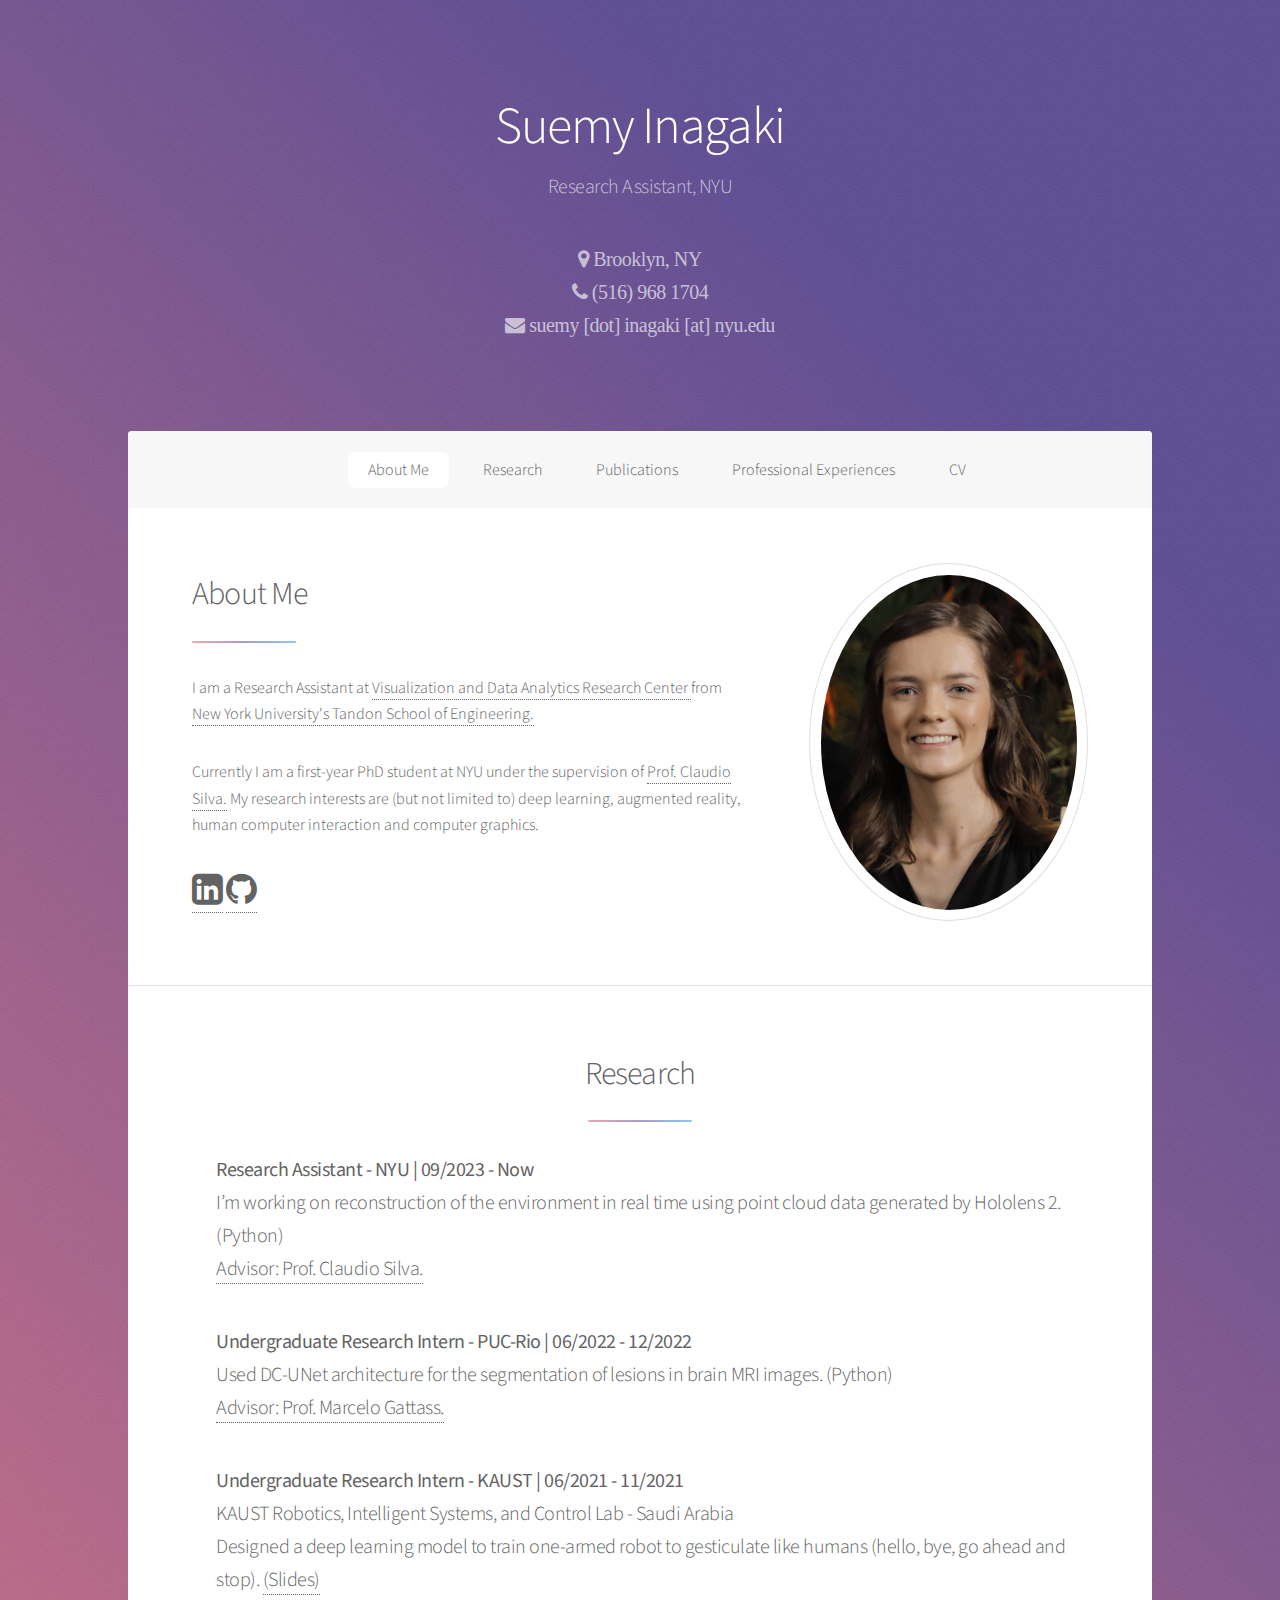
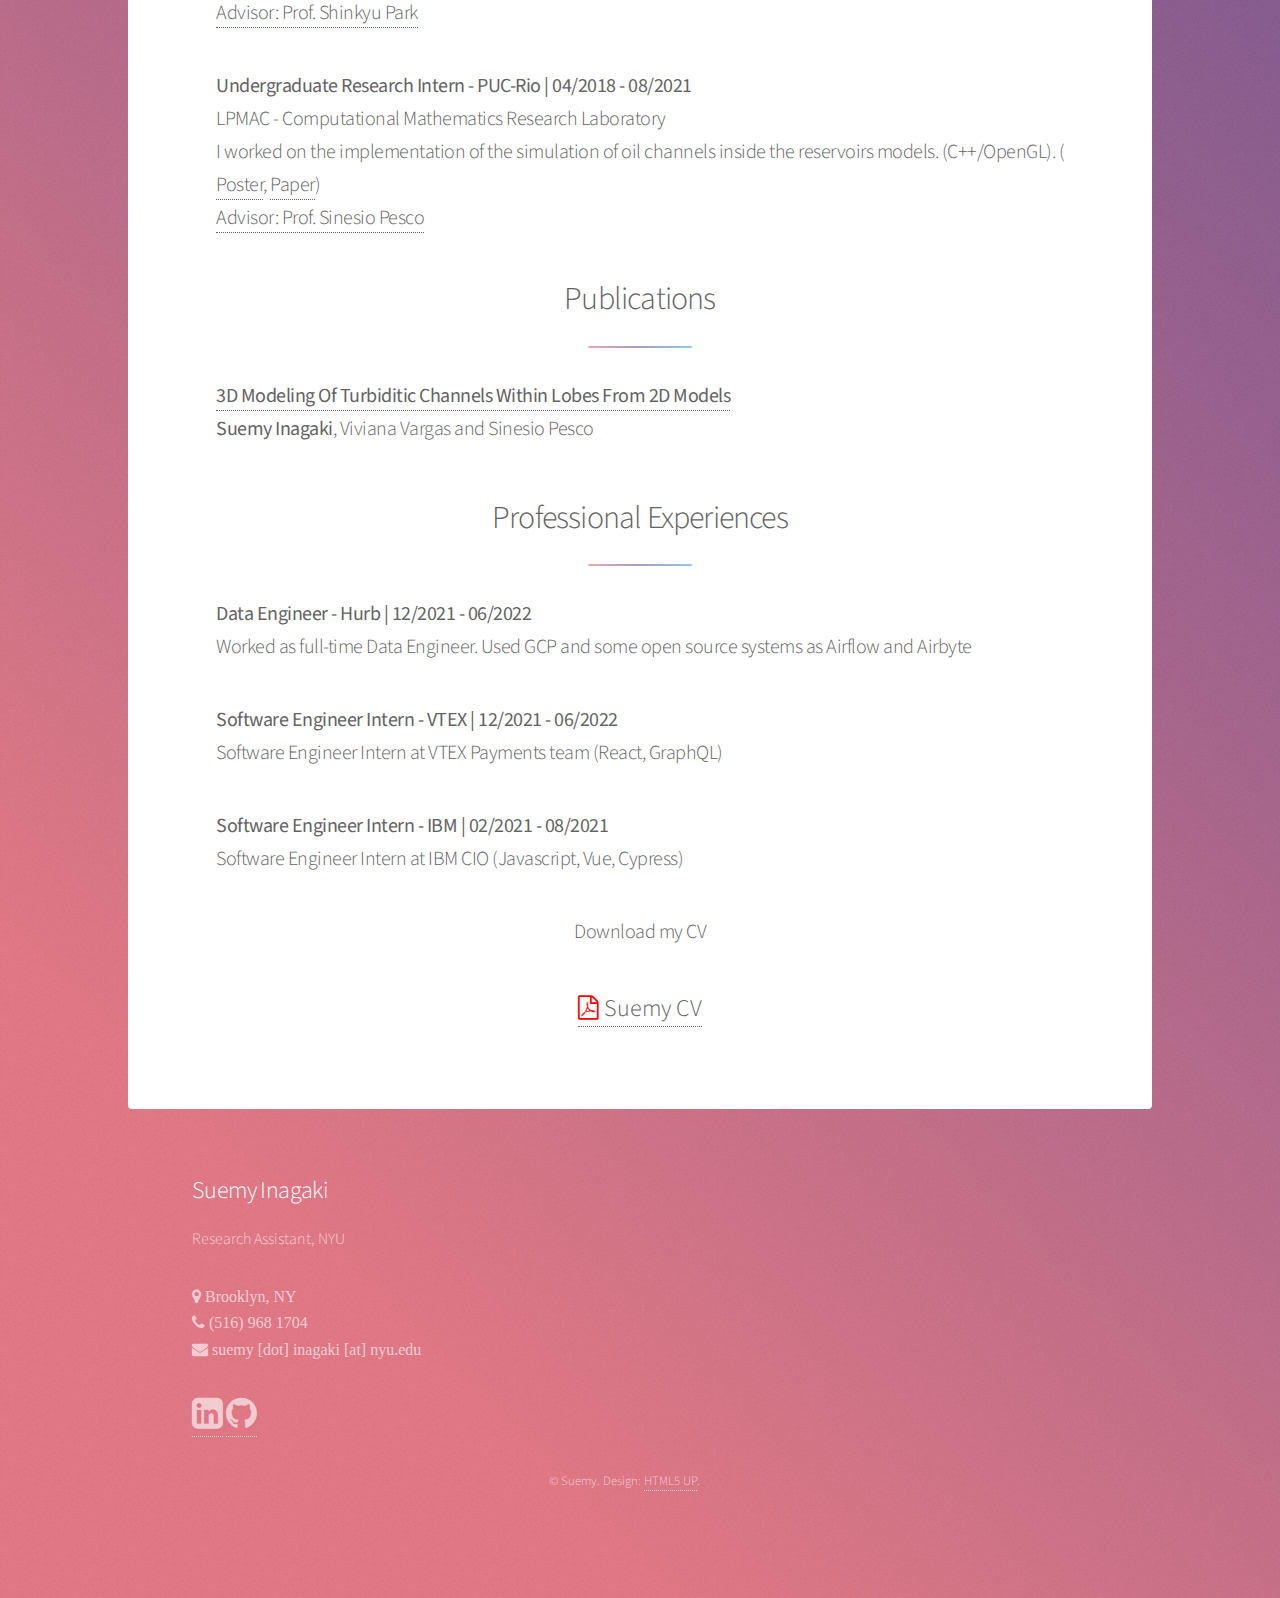
==== commit 9ce3805d: "update webpage" ====
--- a/index.html
+++ b/index.html
@@ -6,7 +6,7 @@
 -->
 <html>
 	<head>
-		<title>Stellar by HTML5 UP</title>
+		<title>Suemy</title>
 		<meta charset="utf-8" />
 		<meta name="viewport" content="width=device-width, initial-scale=1, user-scalable=no" />
 		<link rel="stylesheet" href="assets/css/main.css" />
@@ -24,7 +24,7 @@
 						<p>Research Assistant, NYU</p>
 						<p><i class="fa fa-map-marker"> Brooklyn, NY </i><br/>
 							<i class="fa fa-phone"> (516) 968 1704</i><br/>
-							<i class="fa fa-envelope"> suemy.inagaki@nyu.edu </i> </p>
+							<i class="fa fa-envelope">  suemy [dot] inagaki [at] nyu.edu  </i> </p>
 					</header>
 
 				<!-- Nav -->
@@ -33,6 +33,8 @@
 							<li><a></a></li>
 							<li><a href="#intro" class="active">About Me</a></li>
 							<li><a href="#research">Research</a></li>
+							<li><a href="#publication">Publications</a></li>
+							<li><a href="#professional">Professional Experiences</a></li>
 							<!-- <li><a href="#courses">Courses Taken</a></li> -->
 							<li><a href="#cv">CV</a></li>
 						</ul>
@@ -64,53 +66,36 @@
 							<section id="research" class="main special">
 								<header class="major">
 									<h2>Research</h2>
-									<ul class="features">
-										<li >
-											<p><b text-align="left">Research Assistant - NYU | 09/2023 - Now</b> </p>
-											<p>I’m working on a multidisciplinary project that involves augmented reality (using Microsoft Hololens 2), object detection,
-												visualization and data processing using point clouds. My main task currently is to reconstruct the environment in real time
-												using point cloud data generated by Hololens 2. To achieve this, some challenges involve removing objects that are not part
-												of the scene (such as the user’s hand and utensils that are on the table).</p>
-										</li><br>
-										<li>
-											<p><b text-align="left">Undergraduate Research Intern - PUC-Rio | 06/2022 - 12/2022</b> </p>
-											<p>We developed a model of neural networks with DC-UNet architecture for the segmentation of lesions in white matter in brain
-												MRI images. Some steps of the pre-processing involved removing the skull and histogram matching. For the model, we chose
-												the Tversky loss function due to the small amount of data set available. The project title is DC-UNet for white matter
-												lesions segmentation and it will be publicly available on the university website shortly. <a target="_blank" href="https://scholar.google.com.br/citations?user=zrRqeM8AAAAJ&hl=en">Advisor: Prof. Marcelo Gattass.</a></p>
-										</li><br>
-										<li>
-											<p><b text-align="left">Undergraduate Research Intern - KAUST | 06/2021 - 11/2021</b><br>KAUST Robotics, Intelligent Systems, and Control Lab - Saudi Arabia</p>
-											<p>Designed a deep learning model with LSTM layers. The model trained one-armed robot to gesticulate like humans (hello, bye,
-												go ahead and stop). The model’s input is a video of a human moving its arms and the output is a list of angles of each joint of
-												the one-armed robot frame by frame. Then, we can use this result to the simulation of the robot in the pybullet environment.
-												During the project, I used the concepts of legibility and predictability of a robot’s movements and how I could transcribe the
-												movements of a human - with two arms - to a non-humanoid robot with only one arm. This work will allow good cooperative
-												work as research advances. <a target="_blank" href="https://docs.google.com/presentation/d/1oYdUjSKc9FrnafpbBqPmD8VnuwmYdzmno7XY4Pcag-A/edit#slide=id.gc6f80d1ff_0_0"> (Slides) </a><a target="_blank" href="https://sites.google.com/site/shinkyupark1/home"> Advisor: Prof. Shinkyu Park</a></p>
-										</li><br>
-										<li>
-											<p><b text-align="left">Undergraduate Research Intern - PUC-Rio | 04/2018 - 08/2021</b><br>LPMAC - Computational Mathematics Research Laboratory </p>
-											<p>I worked on a research project sponsored by Petrobras, Brazil’s leading oil and gas company. It was a group with undergraduate,
-												masters and doctoral students, where we developed an oil reservoirs simulation using the C++. My contribution was with
-												the implementation of the simulation of oil channels that exist inside the reservoirs. Starting from an image of the channel
-												as input, I used erosion techniques to generate the three-dimensional model of the channel and then placed the simulation
-												inside the model developed by the group. This project was used by the company for the studies of the reservoirs they were
-												researching.(C++/OpenGL). (<a target="_blank" href="https://drive.google.com/file/d/1TUjmP1NZZ8LNGyfPSThCwK275Np_WoF7/view"> Poster</a>, <a target="_blank" href="https://drive.google.com/file/d/1Qmo3kF5HdNvcg04szYHPCReSb4S7w22Y/view"> Paper</a>) <a target="_blank" href="http://www.mat.puc-rio.br/en/professor/sinesio-pesco"> Advisor: Prof. Sinesio Pesco</a></p>
-										</li><br>
+									<ul text-align="left" style="list-style: none;text-align: left;">
+										<li><p><b text-align="left">Research Assistant - NYU | 09/2023 - Now</b><br> I’m working on reconstruction of the environment in real time
+											using point cloud data generated by Hololens 2. (Python)<br><a target="_blank" href="https://engineering.nyu.edu/faculty/claudio-silva">Advisor: Prof. Claudio Silva.</a></p></li>
+										<li><p><b text-align="left">Undergraduate Research Intern - PUC-Rio | 06/2022 - 12/2022</b><br> Used DC-UNet architecture for the segmentation of lesions in brain
+											MRI images. (Python) <br><a target="_blank" href="https://scholar.google.com.br/citations?user=zrRqeM8AAAAJ&hl=en">Advisor: Prof. Marcelo Gattass.</a></p></li>
+										<li><p><b text-align="left">Undergraduate Research Intern - KAUST | 06/2021 - 11/2021</b><br>KAUST Robotics, Intelligent Systems, and Control Lab - Saudi Arabia<br>Designed a deep learning model to train one-armed robot to gesticulate like humans (hello, bye,
+											go ahead and stop). <a target="_blank" href="https://docs.google.com/presentation/d/1oYdUjSKc9FrnafpbBqPmD8VnuwmYdzmno7XY4Pcag-A/edit#slide=id.gc6f80d1ff_0_0"> (Slides) </a><br><a target="_blank" href="https://sites.google.com/site/shinkyupark1/home"> Advisor: Prof. Shinkyu Park</a></p></li>
+										<li><p><b text-align="left">Undergraduate Research Intern - PUC-Rio | 04/2018 - 08/2021</b><br>LPMAC - Computational Mathematics Research Laboratory <br>I worked on the implementation of the simulation of oil channels inside the reservoirs models. (C++/OpenGL). (<a target="_blank" href="https://drive.google.com/file/d/1TUjmP1NZZ8LNGyfPSThCwK275Np_WoF7/view"> Poster</a>, <a target="_blank" href="https://drive.google.com/file/d/1Qmo3kF5HdNvcg04szYHPCReSb4S7w22Y/view"> Paper</a>) 
+											<br><a target="_blank" href="http://www.mat.puc-rio.br/en/professor/sinesio-pesco"> Advisor: Prof. Sinesio Pesco</a></p></li>
 									</ul>
 									
-									<!-- Research Assistant - NYU 09/2023 - Now
-
- 
-
- 
- ()
-Link to the presentation
-
-Computer Graphics, Geometry and Modeling Group. (Advisor: Prof. Sinesio Pesco)
- -->
+						<!-- Publication Section -->
+						<section id="publication" class="main special">
+							<header class="major">
+								<h2>Publications</h2>
+								<ul text-align="left" style="list-style: none;text-align: left;">
+									<li><p><a target="_blank" href="https://drive.google.com/file/d/1Qmo3kF5HdNvcg04szYHPCReSb4S7w22Y/view"> <b text-align="left">3D Modeling Of Turbiditic Channels Within Lobes From 2D Models</b></a><br> 
+									<b>Suemy Inagaki</b>, Viviana Vargas and Sinesio Pesco</p></li>
+								</ul>
 							</section>
-						
+					<!-- Research Section -->
+					<section id="professional" class="main special">
+						<header class="major">
+							<h2>Professional Experiences</h2>
+							<ul text-align="left" style="list-style: none;text-align: left;">
+								<li><p><b text-align="left">Data Engineer - Hurb | 12/2021 - 06/2022 </b><br> Worked as full-time Data Engineer. Used GCP and some open source systems as Airflow and Airbyte</p></li>
+								<li><p><b text-align="left">Software Engineer Intern - VTEX | 12/2021 - 06/2022</b><br> Software Engineer Intern at VTEX Payments team (React, GraphQL)</p></li>
+								<li><p><b text-align="left">Software Engineer Intern - IBM | 02/2021 - 08/2021</b><br>Software Engineer Intern at IBM CIO (Javascript, Vue, Cypress)</p></li>
+							</ul>
+				
 							<!-- courses Section -->
 							<!-- <section id="courses" class="main special">
 								<header class="major">
@@ -157,7 +142,7 @@
 							<p>Research Assistant, NYU</p>
 						<p><i class="fa fa-map-marker"> Brooklyn, NY </i><br/>
 							<i class="fa fa-phone"> (516) 968 1704</i><br/>
-							<i class="fa fa-envelope"> suemy.inagaki@nyu.edu </i> </p>
+							<i class="fa fa-envelope"> suemy [dot] inagaki [at] nyu.edu </i> </p>
 							<p></p>
 		
 							<a style="font-size:24px" target="_blank" href="https://www.linkedin.com/in/suemy-inagaki/"><i class="fa fa-linkedin-square" style="font-size:36px"></i></a>
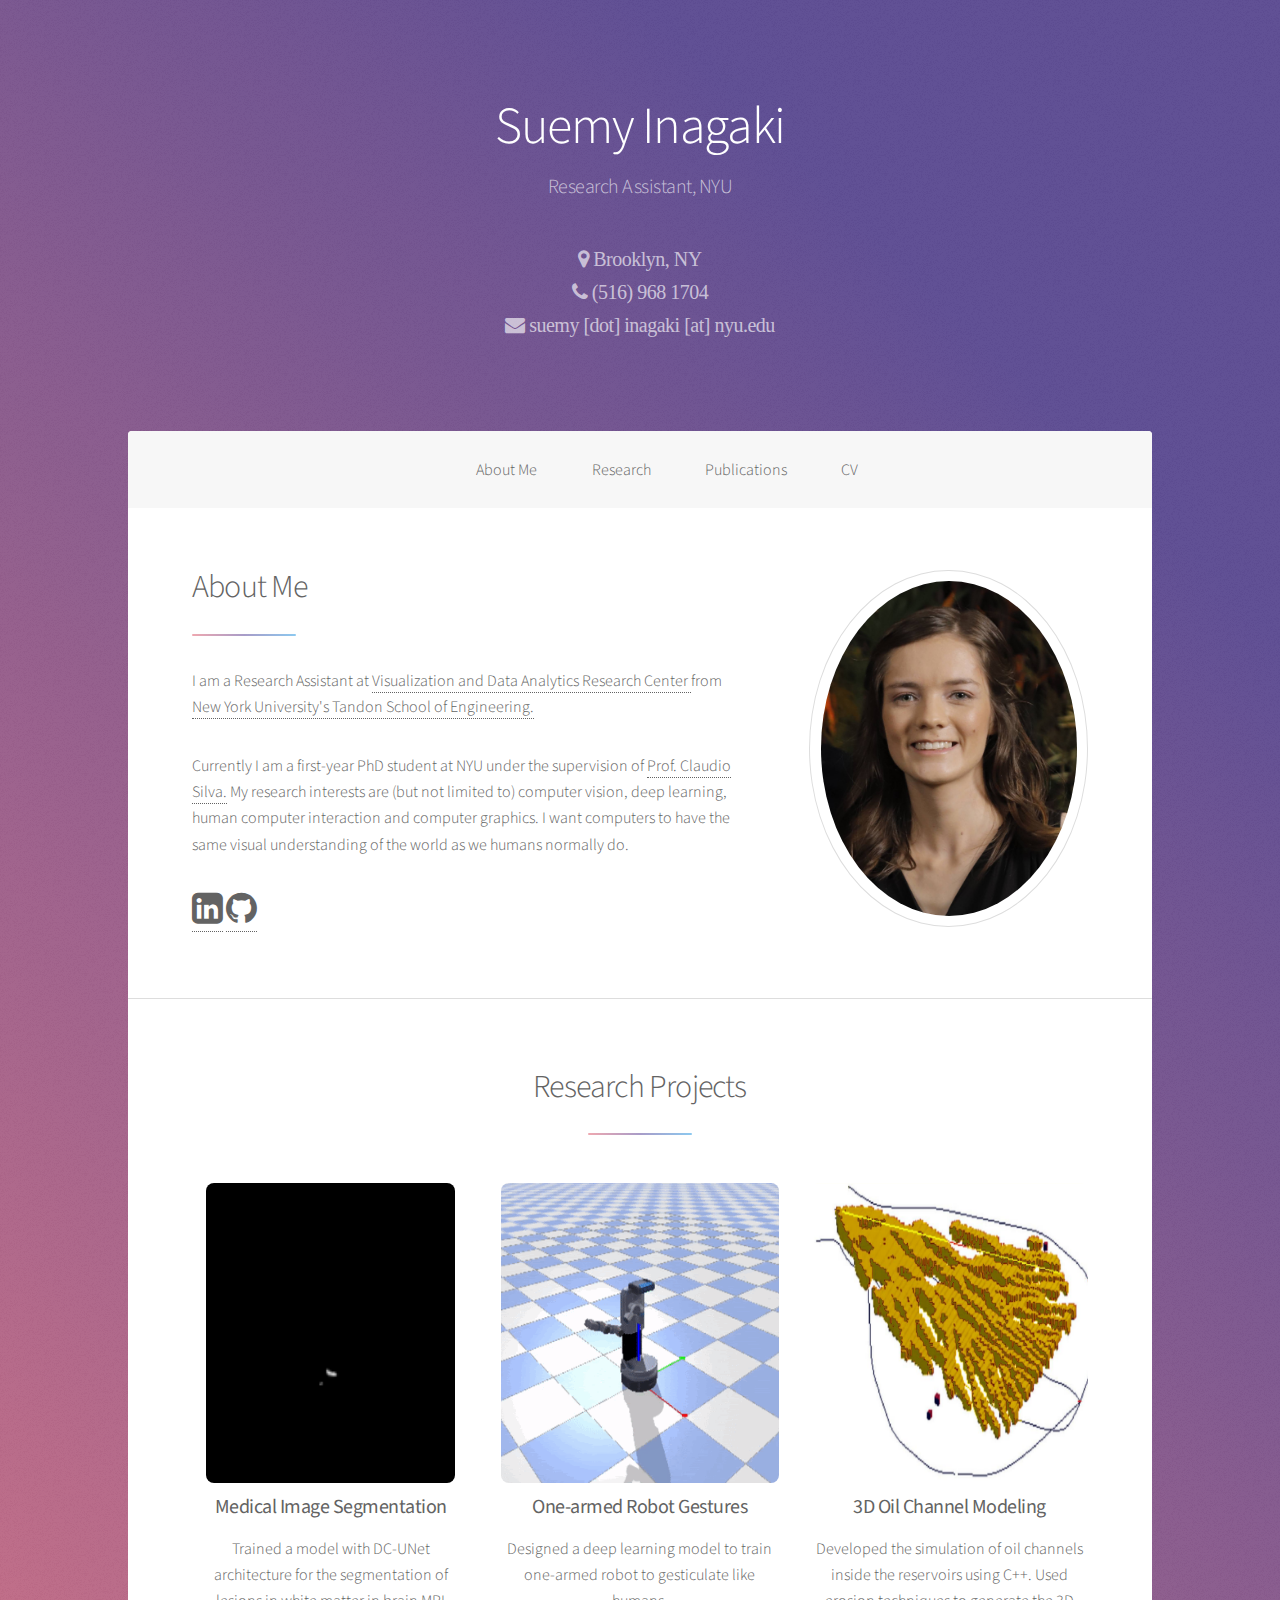
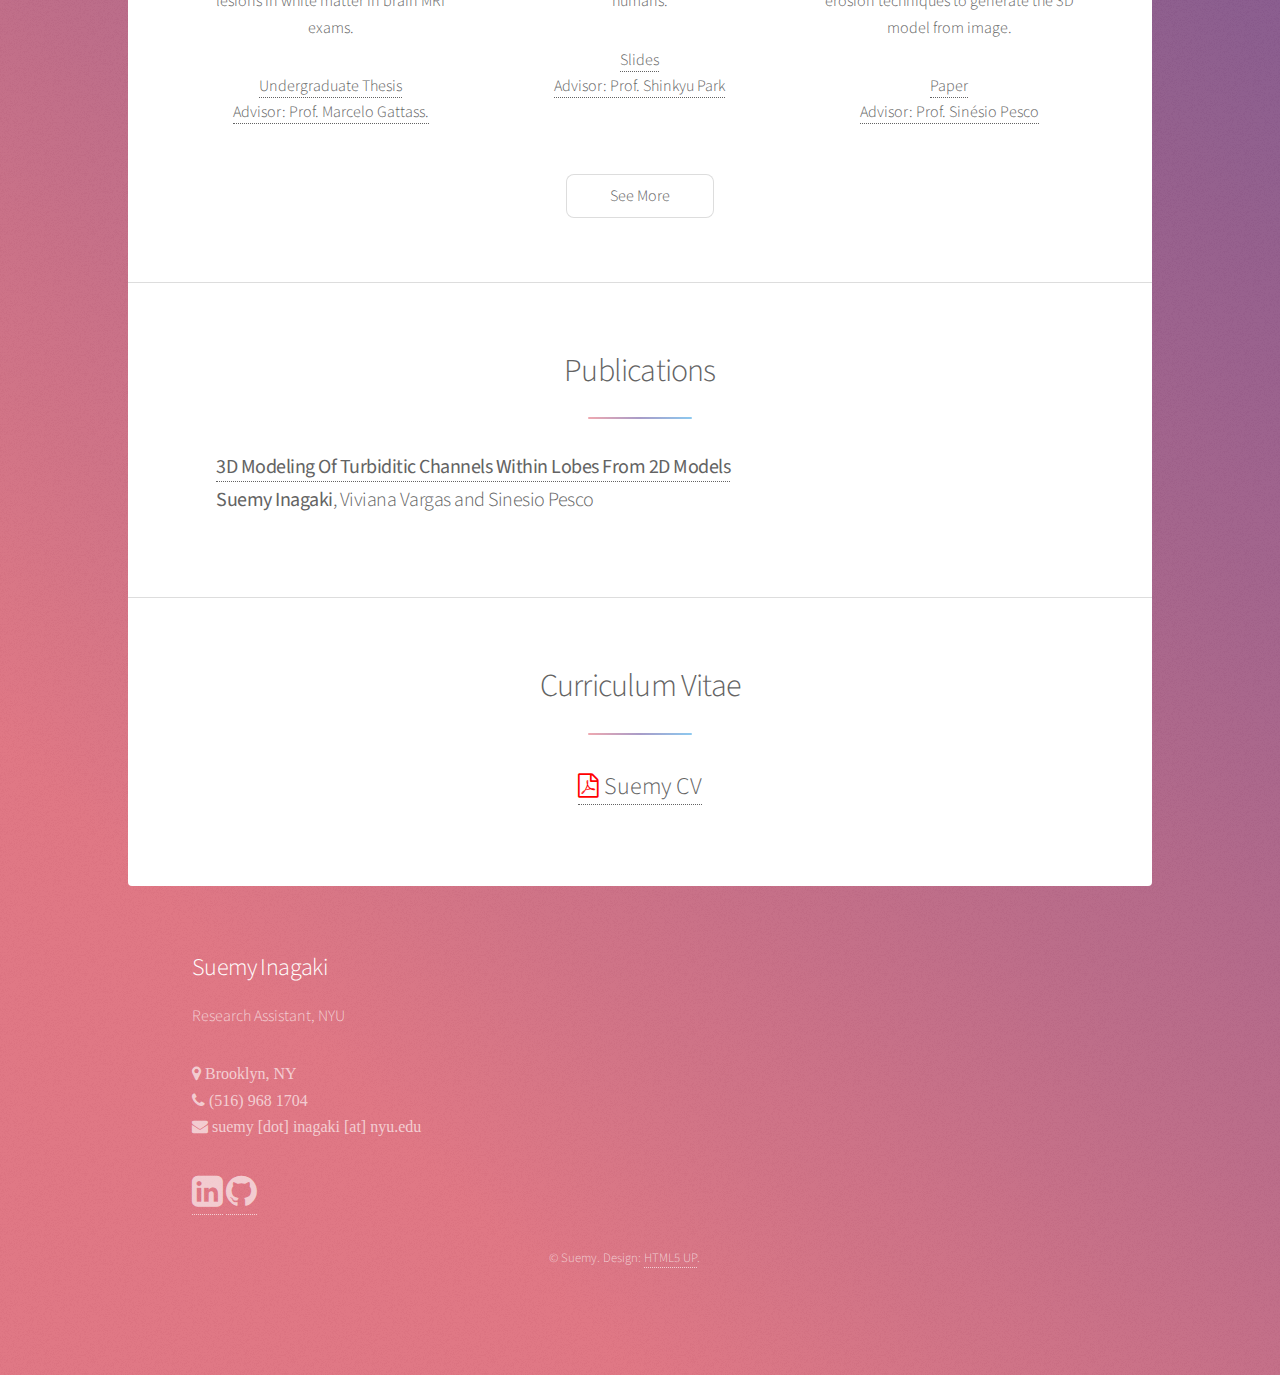
==== commit 91f67653: "Update with research projects" ====
--- a/index.html
+++ b/index.html
@@ -31,11 +31,9 @@
 					<nav id="nav">
 						<ul>
 							<li><a></a></li>
-							<li><a href="#intro" class="active">About Me</a></li>
+							<li><a href="#intro">About Me</a></li>
 							<li><a href="#research">Research</a></li>
 							<li><a href="#publication">Publications</a></li>
-							<li><a href="#professional">Professional Experiences</a></li>
-							<!-- <li><a href="#courses">Courses Taken</a></li> -->
 							<li><a href="#cv">CV</a></li>
 						</ul>
 					</nav>
@@ -51,8 +49,7 @@
 											<h2>About Me</h2>
 										</header>
 										<p>I am a Research Assistant at <a target="_blank" href="https://vida.engineering.nyu.edu/">Visualization and Data Analytics Research Center </a> from <a target="_blank" href="https://engineering.nyu.edu/">New York University's Tandon School of Engineering.</a> </p>
-										<p>Currently I am a first-year PhD student at NYU under the supervision of <a target="_blank" href="https://engineering.nyu.edu/faculty/claudio-silva">Prof. Claudio Silva.</a> My research interests are (but not limited to) deep learning, augmented reality,
-											 human computer interaction and computer graphics.</p>
+										<p>Currently I am a first-year PhD student at NYU under the supervision of <a target="_blank" href="https://engineering.nyu.edu/faculty/claudio-silva">Prof. Claudio Silva.</a> My research interests are (but not limited to) computer vision, deep learning, human computer interaction and computer graphics. I want computers to have the same visual understanding of the world as we humans normally do.</p>
 										<a style="font-size:24px" target="_blank" href="https://www.linkedin.com/in/suemy-inagaki/"><i class="fa fa-linkedin-square" style="font-size:36px"></i></a>
 										<a style="font-size:24px" target="_blank" href="https://github.com/SuemyInagaki"><i class="fa fa-github" style="font-size:36px"></i></a>
 									</div>
@@ -60,23 +57,45 @@
 								</div>
 							</section>
 
-						
+						<!-- courses Section -->
+						<section id="research" class="main special">
+							<header class="major">
+								<h2>Research Projects</h2>
+							</header>
+							<ul class="features2">
+								<li>
+									<span class="image"><img src="images/brain.gif" alt="" width="100%" height="300" display="block" margin-left="auto"
+										margin-right="auto"/></span>
+									<!-- <span class="icon solid major style1 fa-code"></span> -->
+									<h3><b>Medical Image Segmentation</b></h3>
+									<p>Trained a model with DC-UNet architecture for the segmentation of lesions in white
+										matter in brain MRI exams.</p>
+									<a target="_blank" href="https://www.maxwell.vrac.puc-rio.br/64865/64865.PDF">Undergraduate Thesis</a><br>
+									<a target="_blank" href="https://scholar.google.com.br/citations?user=zrRqeM8AAAAJ&hl=en">Advisor: Prof. Marcelo Gattass.</a>
+								</li>
+								<li>
+									<span class="image"><img src="images/robot-cut.gif" alt="" width="100%" height="300"  display="block" margin-left="auto"
+										margin-right="auto"/></span>
+									<h3><b>One-armed Robot Gestures</b></h3>
+									<p>Designed a deep learning model to train one-armed robot to gesticulate like humans. </p>
+									<a target="_blank" href="https://docs.google.com/presentation/d/1oYdUjSKc9FrnafpbBqPmD8VnuwmYdzmno7XY4Pcag-A/edit#slide=id.gc6f80d1ff_0_0"> Slides </a><br>
+									<a target="_blank" href="https://sites.google.com/site/shinkyupark1/home"> Advisor: Prof. Shinkyu Park</a>
+								</li>
+								<li>
+									<span class="image"><img src="images/channel.png" alt="" width="100%" height="300"  display="block" margin-left="auto"
+										margin-right="auto"/></span>
+									<h3><b>3D Oil Channel Modeling</b></h3>
+									<p>Developed the simulation of oil channels inside the reservoirs using C++. Used erosion techniques to generate the 3D model from image.</p>
+									<a target="_blank" href="http://sibgrapi.sid.inpe.br/col/sid.inpe.br/sibgrapi/2018/10.19.23.57/doc/WUW_3D_Modeling_Of_Turbiditic_Channel.pdf"> Paper </a><br><a target="_blank" href="http://www.mat.puc-rio.br/docente/sinesio-pesco"> Advisor: Prof. Sinésio Pesco</a></p>
+								</li>
+							</ul>
+							<footer class="major">
+								<ul class="actions special">
+									<li><a href="research.html" class="button">See More</a></li>
+								</ul>
+							</footer>
+						</section>
 
-						<!-- Research Section -->
-							<section id="research" class="main special">
-								<header class="major">
-									<h2>Research</h2>
-									<ul text-align="left" style="list-style: none;text-align: left;">
-										<li><p><b text-align="left">Research Assistant - NYU | 09/2023 - Now</b><br> I’m working on reconstruction of the environment in real time
-											using point cloud data generated by Hololens 2. (Python)<br><a target="_blank" href="https://engineering.nyu.edu/faculty/claudio-silva">Advisor: Prof. Claudio Silva.</a></p></li>
-										<li><p><b text-align="left">Undergraduate Research Intern - PUC-Rio | 06/2022 - 12/2022</b><br> Used DC-UNet architecture for the segmentation of lesions in brain
-											MRI images. (Python) <br><a target="_blank" href="https://scholar.google.com.br/citations?user=zrRqeM8AAAAJ&hl=en">Advisor: Prof. Marcelo Gattass.</a></p></li>
-										<li><p><b text-align="left">Undergraduate Research Intern - KAUST | 06/2021 - 11/2021</b><br>KAUST Robotics, Intelligent Systems, and Control Lab - Saudi Arabia<br>Designed a deep learning model to train one-armed robot to gesticulate like humans (hello, bye,
-											go ahead and stop). <a target="_blank" href="https://docs.google.com/presentation/d/1oYdUjSKc9FrnafpbBqPmD8VnuwmYdzmno7XY4Pcag-A/edit#slide=id.gc6f80d1ff_0_0"> (Slides) </a><br><a target="_blank" href="https://sites.google.com/site/shinkyupark1/home"> Advisor: Prof. Shinkyu Park</a></p></li>
-										<li><p><b text-align="left">Undergraduate Research Intern - PUC-Rio | 04/2018 - 08/2021</b><br>LPMAC - Computational Mathematics Research Laboratory <br>I worked on the implementation of the simulation of oil channels inside the reservoirs models. (C++/OpenGL). (<a target="_blank" href="https://drive.google.com/file/d/1TUjmP1NZZ8LNGyfPSThCwK275Np_WoF7/view"> Poster</a>, <a target="_blank" href="https://drive.google.com/file/d/1Qmo3kF5HdNvcg04szYHPCReSb4S7w22Y/view"> Paper</a>) 
-											<br><a target="_blank" href="http://www.mat.puc-rio.br/en/professor/sinesio-pesco"> Advisor: Prof. Sinesio Pesco</a></p></li>
-									</ul>
-									
 						<!-- Publication Section -->
 						<section id="publication" class="main special">
 							<header class="major">
@@ -85,50 +104,13 @@
 									<li><p><a target="_blank" href="https://drive.google.com/file/d/1Qmo3kF5HdNvcg04szYHPCReSb4S7w22Y/view"> <b text-align="left">3D Modeling Of Turbiditic Channels Within Lobes From 2D Models</b></a><br> 
 									<b>Suemy Inagaki</b>, Viviana Vargas and Sinesio Pesco</p></li>
 								</ul>
-							</section>
-					<!-- Research Section -->
-					<section id="professional" class="main special">
-						<header class="major">
-							<h2>Professional Experiences</h2>
-							<ul text-align="left" style="list-style: none;text-align: left;">
-								<li><p><b text-align="left">Data Engineer - Hurb | 12/2021 - 06/2022 </b><br> Worked as full-time Data Engineer. Used GCP and some open source systems as Airflow and Airbyte</p></li>
-								<li><p><b text-align="left">Software Engineer Intern - VTEX | 12/2021 - 06/2022</b><br> Software Engineer Intern at VTEX Payments team (React, GraphQL)</p></li>
-								<li><p><b text-align="left">Software Engineer Intern - IBM | 02/2021 - 08/2021</b><br>Software Engineer Intern at IBM CIO (Javascript, Vue, Cypress)</p></li>
-							</ul>
-				
-							<!-- courses Section -->
-							<!-- <section id="courses" class="main special">
-								<header class="major">
-									<h2>Magna veroeros</h2>
-								</header>
-								<ul class="features">
-									<li>
-										<span class="icon solid major style1 fa-code"></span>
-										<h3>Ipsum consequat</h3>
-										<p>Sed lorem amet ipsum dolor et amet nullam consequat a feugiat consequat tempus veroeros sed consequat.</p>
-									</li>
-									<li>
-										<span class="icon major style3 fa-copy"></span>
-										<h3>Amed sed feugiat</h3>
-										<p>Sed lorem amet ipsum dolor et amet nullam consequat a feugiat consequat tempus veroeros sed consequat.</p>
-									</li>
-									<li>
-										<span class="icon major style5 fa-gem"></span>
-										<h3>Dolor nullam</h3>
-										<p>Sed lorem amet ipsum dolor et amet nullam consequat a feugiat consequat tempus veroeros sed consequat.</p>
-									</li>
-								</ul>
-								<footer class="major">
-									<ul class="actions special">
-										<li><a href="generic.html" class="button">Learn More</a></li>
-									</ul>
-								</footer>
-							</section> -->
+							</header>
+							</section>							
 
 						<!-- CV Section -->
 							<section id="cv" class="main special">
 								<header class="major">
-									<p>Download my CV</p>
+									<h2>Curriculum Vitae</h2>
 									<a href="./documents/Suemy_CV.pdf" style="font-size:24px" download="suemy_CV"><i class="fa fa-file-pdf-o" style="font-size:24px;color:red"></i> Suemy CV</a>
 								</header>
 							</section>
--- a/assets/css/main.css
+++ b/assets/css/main.css
@@ -2859,6 +2859,73 @@
 
 		}
 
+/*Features 2*/
+
+.features2 {
+	display: -moz-flex;
+	display: -webkit-flex;
+	display: -ms-flex;
+	display: flex;
+	-moz-flex-wrap: wrap;
+	-webkit-flex-wrap: wrap;
+	-ms-flex-wrap: wrap;
+	flex-wrap: wrap;
+	-moz-justify-content: center;
+	-webkit-justify-content: center;
+	-ms-justify-content: center;
+	justify-content: center;
+	width: calc(100% + 2em);
+	margin: 0 0 3em -2em;
+	padding: 0;
+	list-style: none;
+}
+
+	.features2 li {
+		width: calc(33.33333% - 2em);
+		margin-left: 2em;
+		margin-top: 3em;
+		padding: 0;
+	}
+
+		.features2 li:nth-child(1), .features2 li:nth-child(2), .features2 li:nth-child(3) {
+			margin-top: 0;
+		}
+
+		.features2 li > :last-child {
+			margin-bottom: 0;
+		}
+
+	@media screen and (max-width: 980px) {
+
+		.features2 li {
+			width: calc(50% - 2em);
+		}
+
+			.features2 li:nth-child(3) {
+				margin-top: 3em;
+			}
+
+	}
+
+	@media screen and (max-width: 736px) {
+
+		.features2 {
+			width: 100%;
+			margin: 0 0 2em 0;
+		}
+
+			.features2 li {
+				width: 100%;
+				margin-left: 0;
+				margin-top: 2em;
+			}
+
+				.features2 li:nth-child(2), .features2 li:nth-child(3) {
+					margin-top: 2em;
+				}
+
+	}
+
 /* Statistics */
 
 	.statistics {
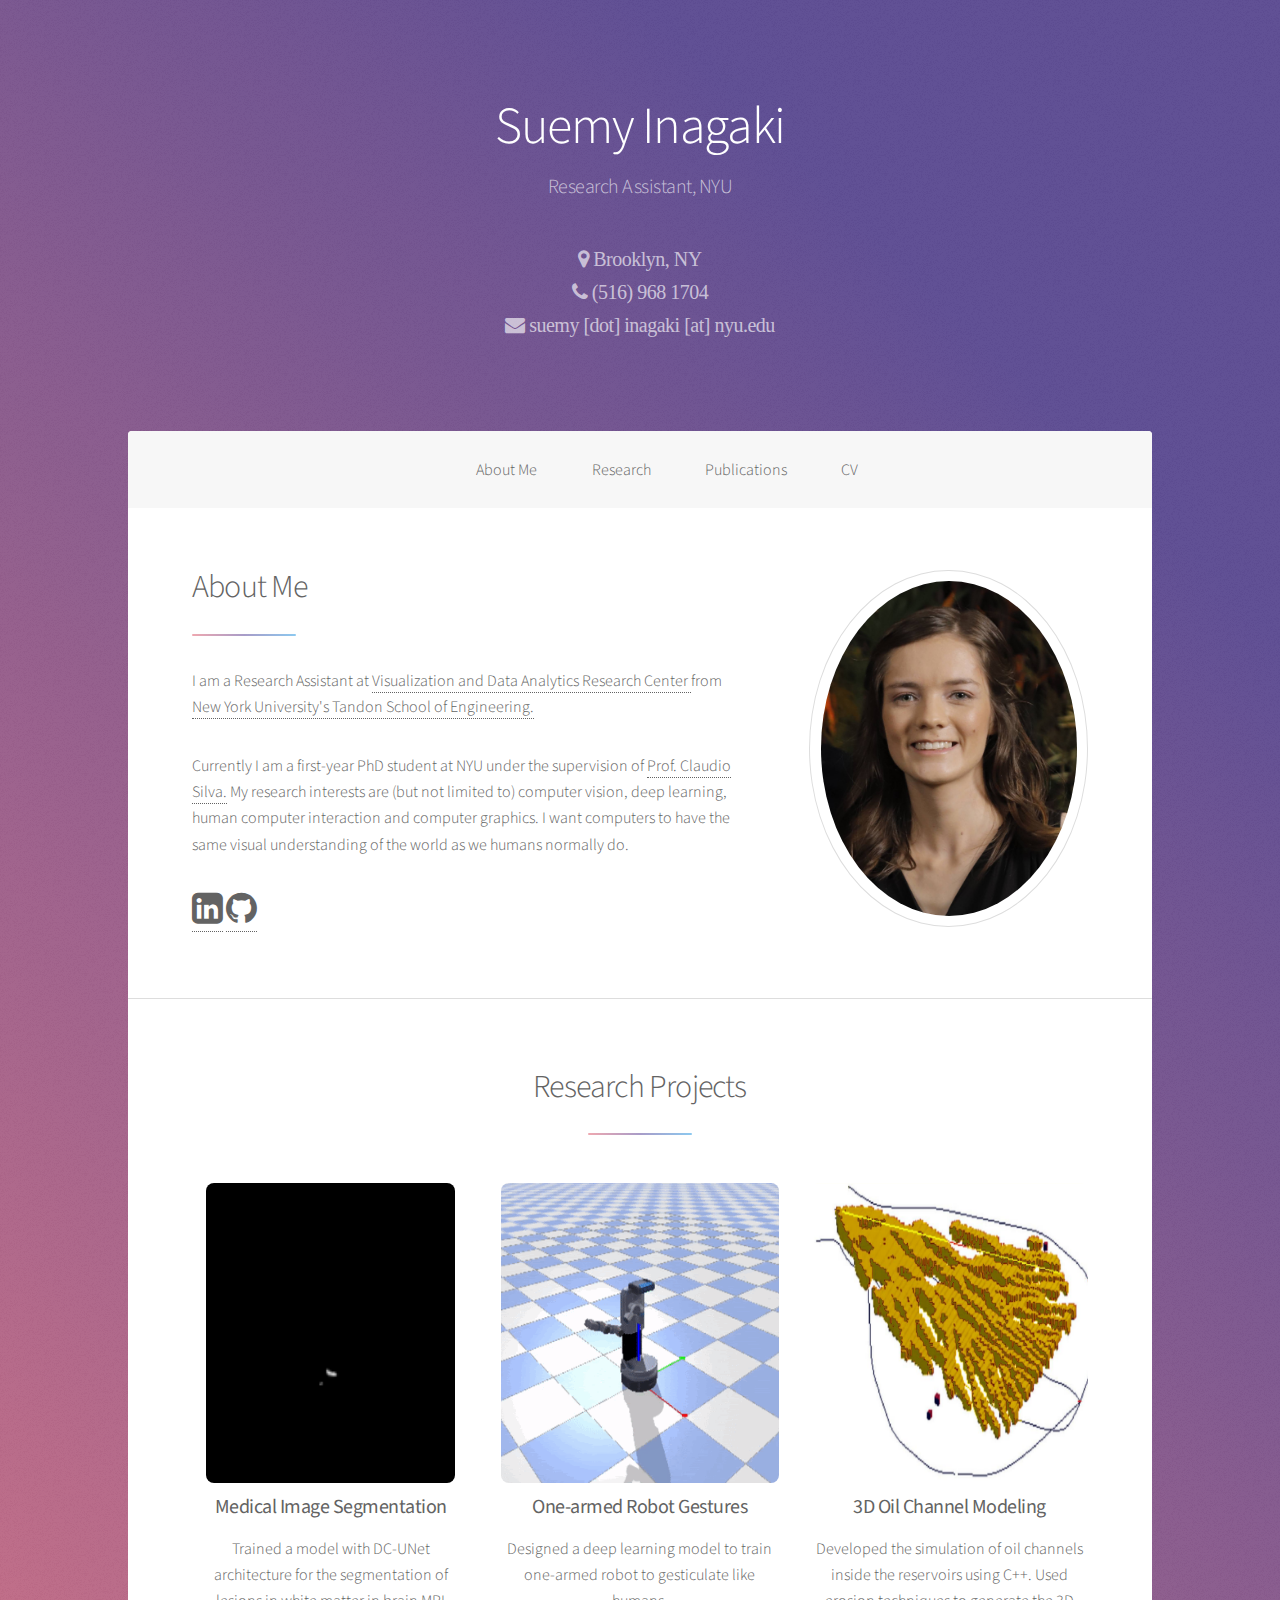
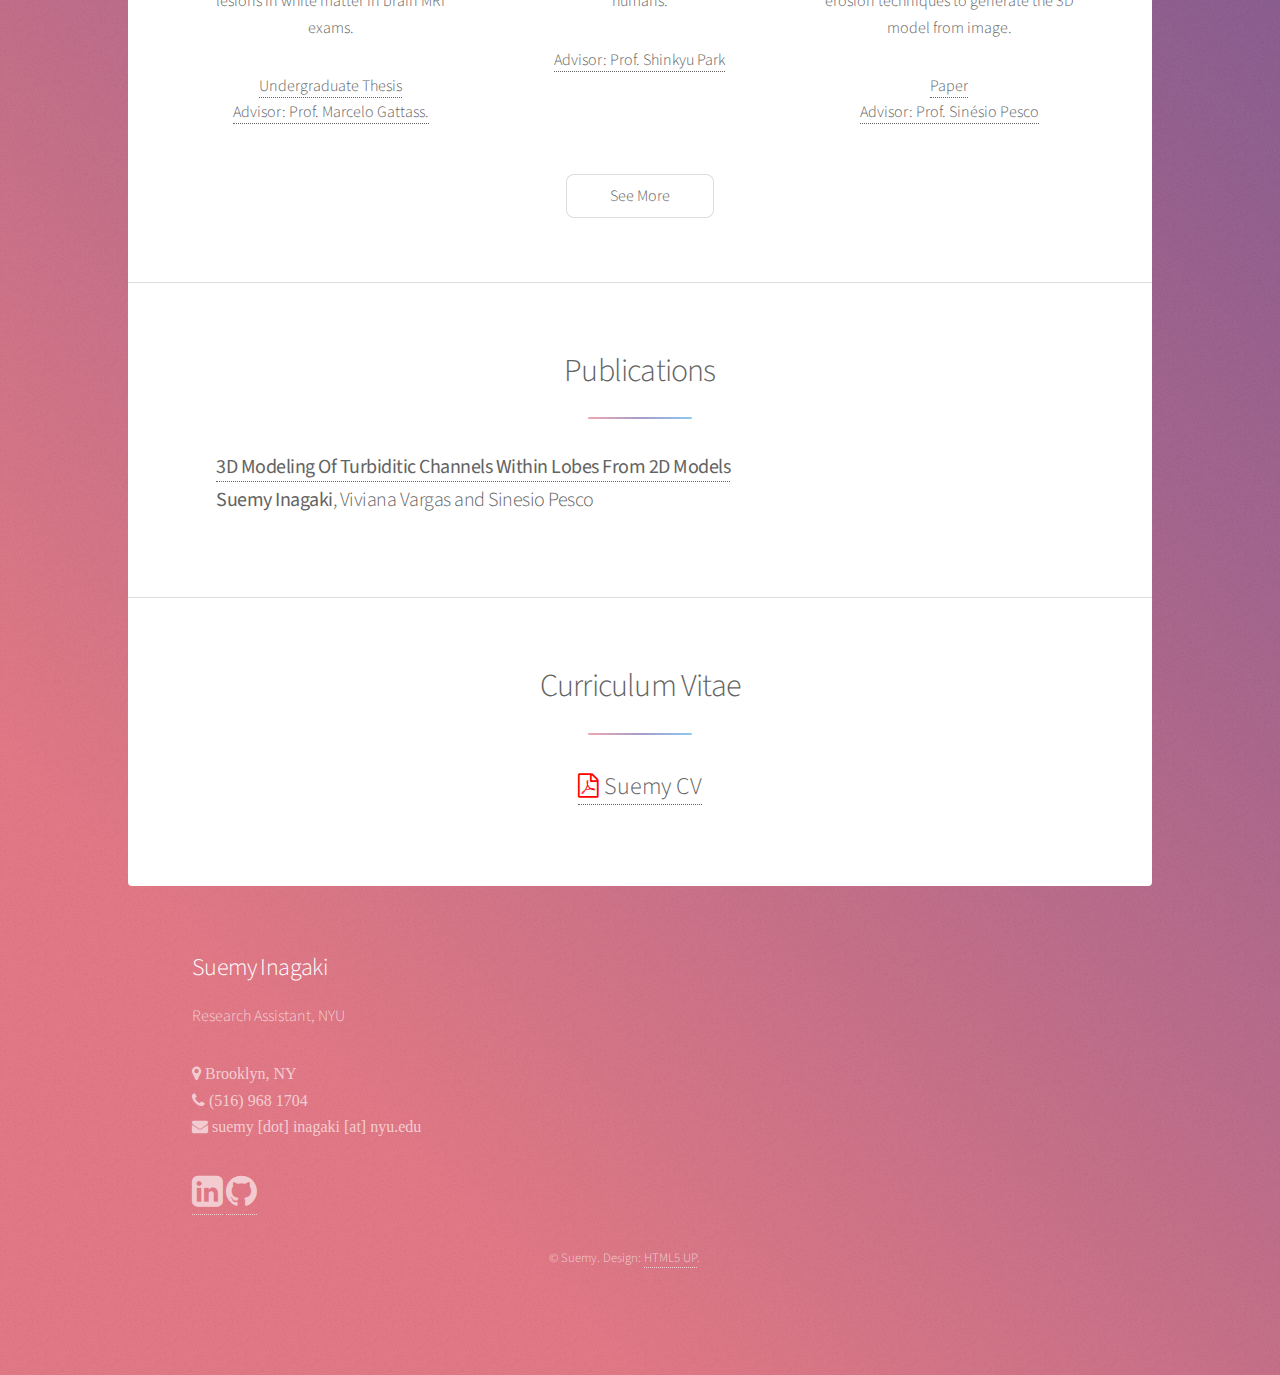
==== commit e2c00e9d: "Remove wrong link" ====
--- a/index.html
+++ b/index.html
@@ -78,7 +78,6 @@
 										margin-right="auto"/></span>
 									<h3><b>One-armed Robot Gestures</b></h3>
 									<p>Designed a deep learning model to train one-armed robot to gesticulate like humans. </p>
-									<a target="_blank" href="https://docs.google.com/presentation/d/1oYdUjSKc9FrnafpbBqPmD8VnuwmYdzmno7XY4Pcag-A/edit#slide=id.gc6f80d1ff_0_0"> Slides </a><br>
 									<a target="_blank" href="https://sites.google.com/site/shinkyupark1/home"> Advisor: Prof. Shinkyu Park</a>
 								</li>
 								<li>
